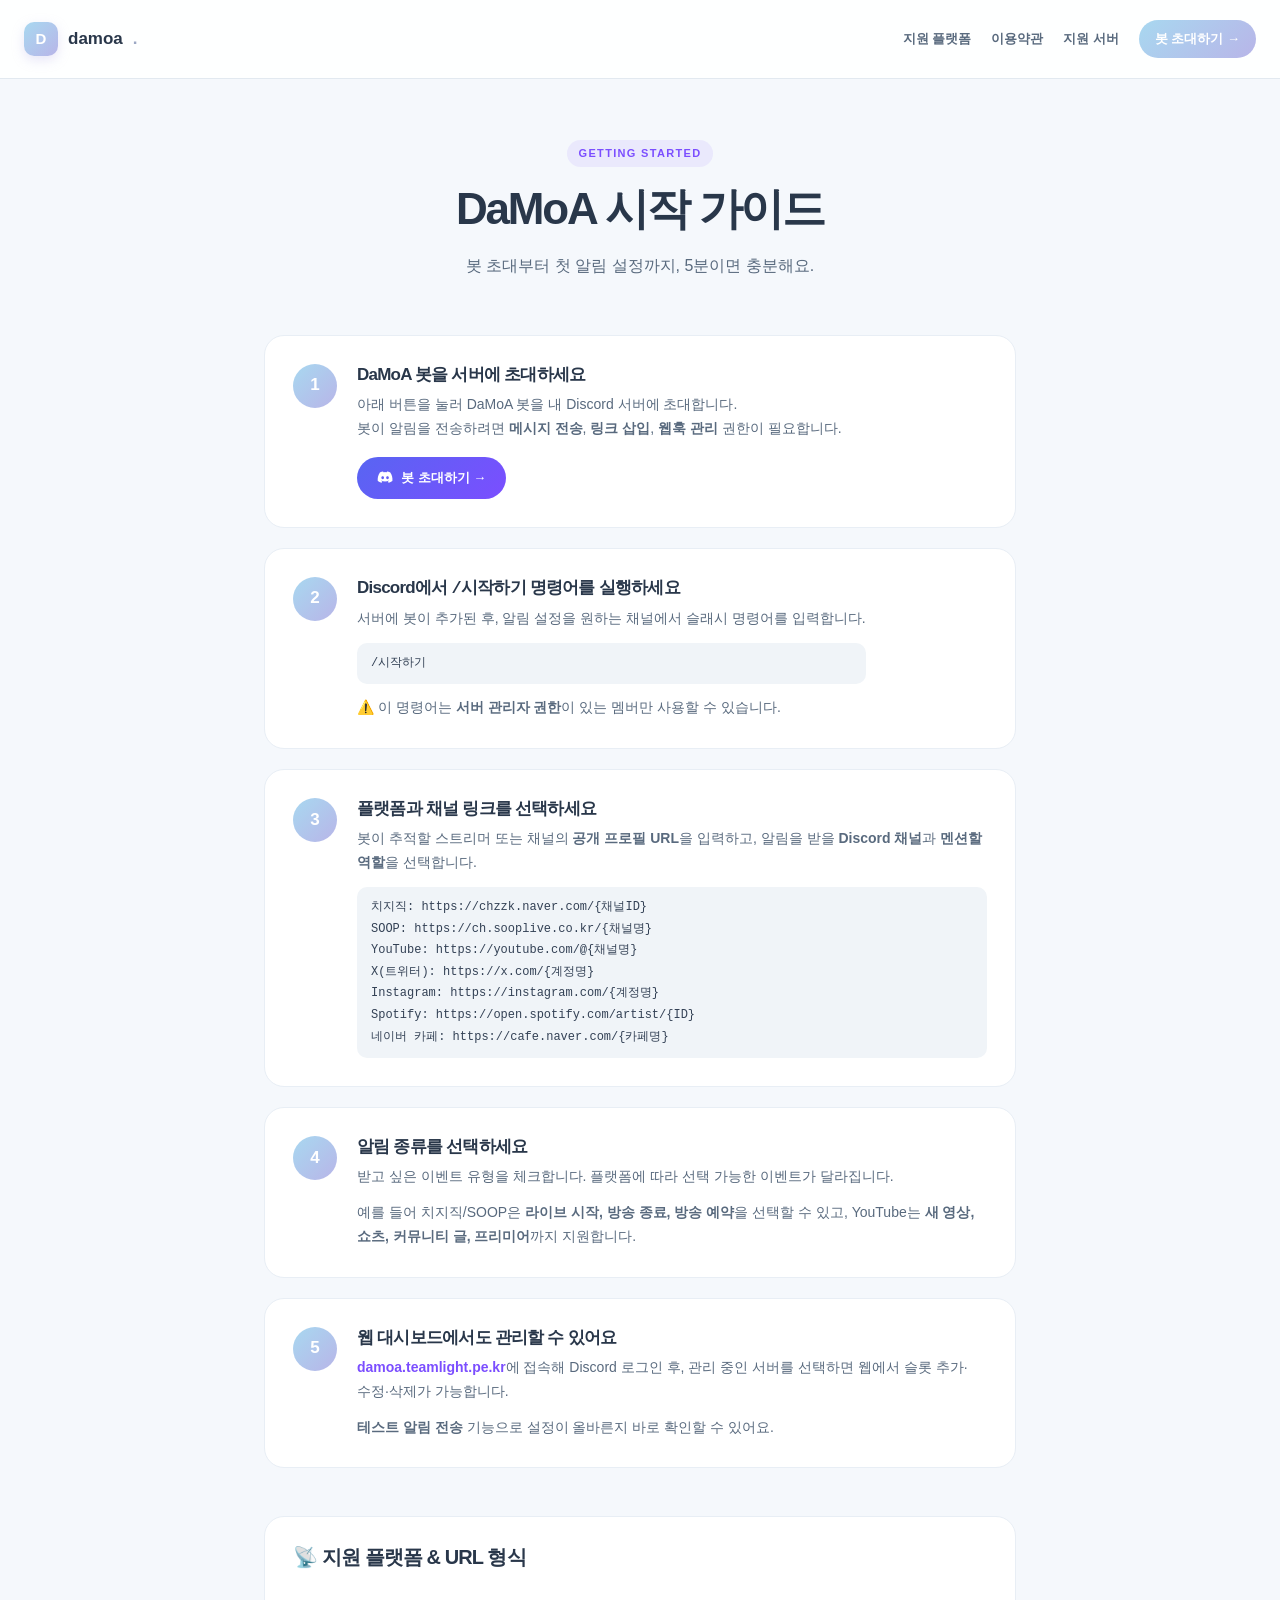
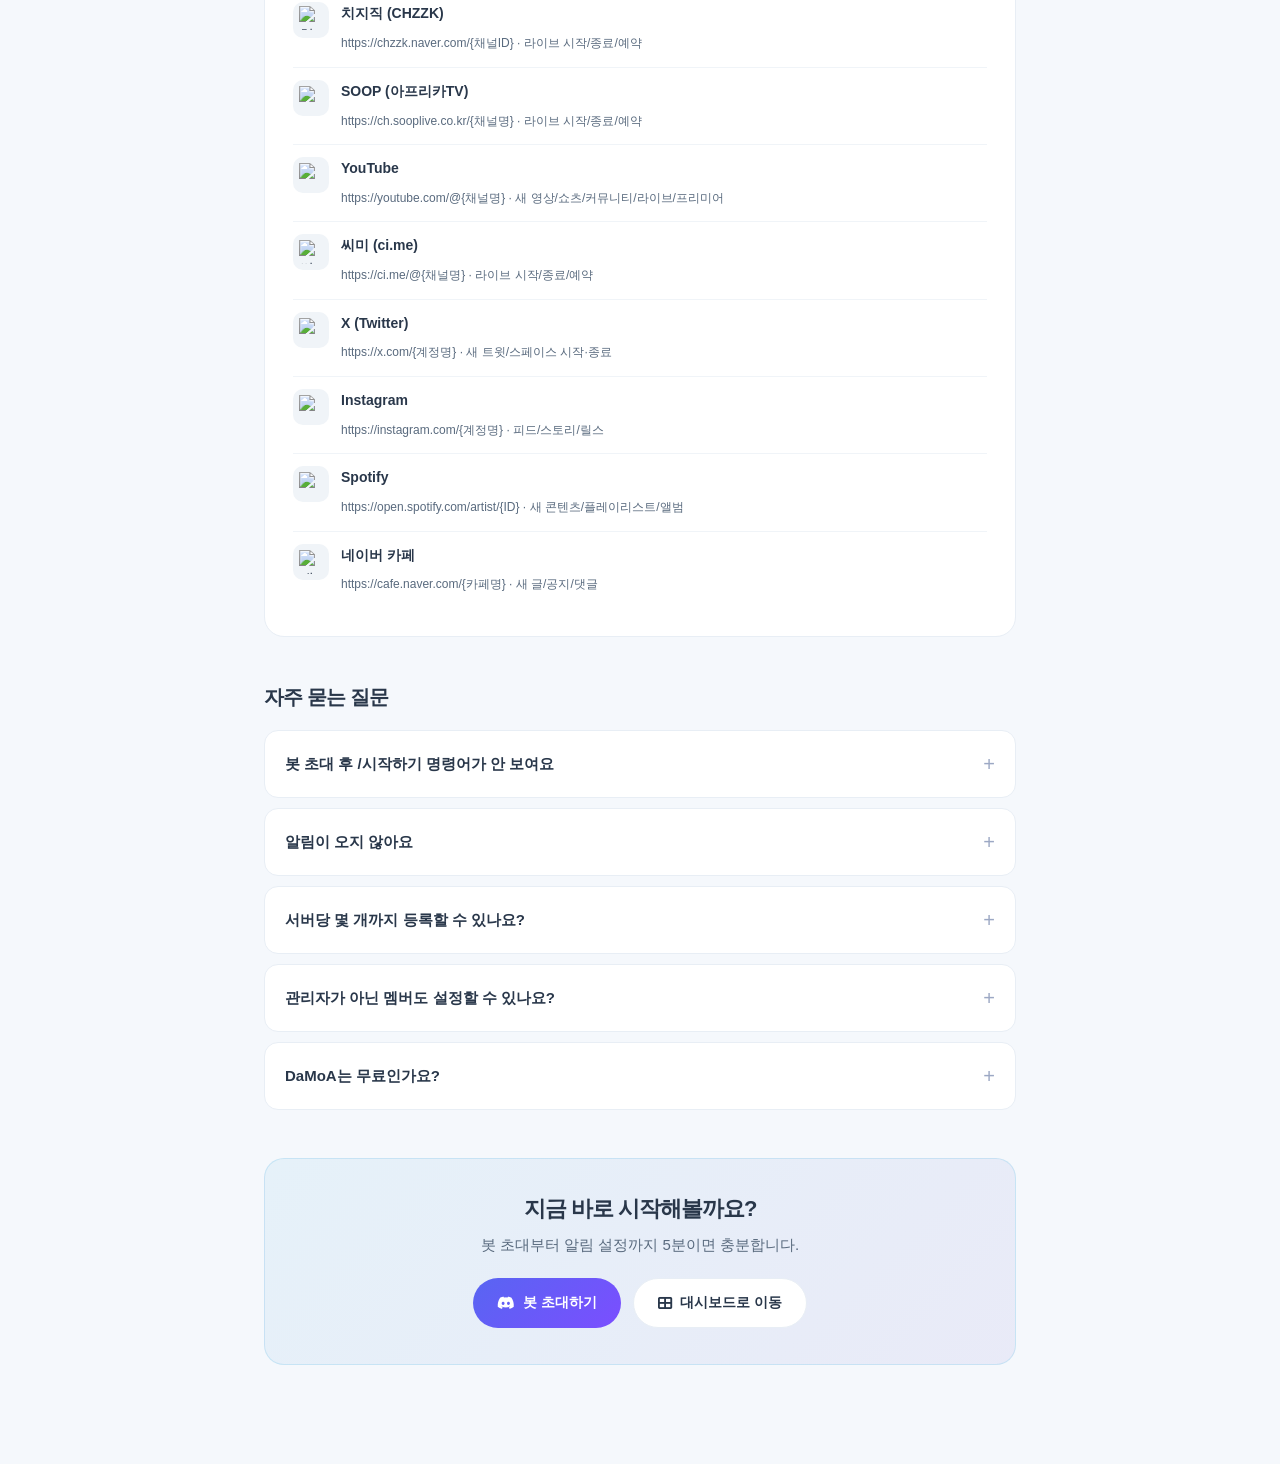
==== guide.html @ 755a6469 "feat: complete todo requirements - server picker UI, docs guide, bot presence sync, platform hints &" ====
<!DOCTYPE html>
<html lang="ko">
<head>
  <meta charset="UTF-8">
  <meta name="viewport" content="width=device-width, initial-scale=1.0">
  <title>시작 가이드 · DaMoA Notifier</title>
  <meta name="description" content="DaMoA 봇 설치부터 알림 설정까지, 처음 사용하는 분을 위한 친절한 가이드입니다.">
  <link rel="stylesheet" href="/style.css">
  <link rel="stylesheet" href="https://cdnjs.cloudflare.com/ajax/libs/font-awesome/6.5.0/css/all.min.css">
  <style>
    .guide-wrap { max-width: 800px; margin: 0 auto; padding: 60px 24px 100px; }
    .guide-nav { display: flex; align-items: center; justify-content: space-between; padding: 20px 24px; background: rgba(255,255,255,0.9); backdrop-filter: blur(20px); border-bottom: 1px solid #e2e9f0; position: sticky; top: 0; z-index: 100; }
    .guide-nav .brand { display: flex; align-items: center; gap: 10px; font-weight: 700; font-size: 17px; color: #29374a; text-decoration: none; }
    .guide-nav .brand-logo-img { width: 34px; height: 34px; border-radius: 10px; background: linear-gradient(135deg, #A8D8F0, #B8B5E8); display: flex; align-items: center; justify-content: center; font-weight: 800; color: white; font-size: 15px; }
    .guide-nav-links { display: flex; gap: 20px; align-items: center; }
    .guide-nav-links a { font-size: 13px; font-weight: 600; color: #596a7e; text-decoration: none; transition: color 0.2s; }
    .guide-nav-links a:hover { color: #29374a; }
    .guide-nav-links .btn-nav { padding: 8px 16px; background: linear-gradient(135deg, #A8D8F0, #B8B5E8); color: white; border-radius: 99px; font-weight: 700; font-size: 13px; }
    .guide-header { text-align: center; margin-bottom: 56px; }
    .guide-header .eyebrow { display: inline-block; font-size: 11px; font-weight: 700; letter-spacing: .12em; text-transform: uppercase; color: #7b4eff; background: rgba(123,78,255,0.09); padding: 4px 12px; border-radius: 99px; margin-bottom: 16px; }
    .guide-header h1 { font-size: clamp(28px, 5vw, 44px); font-weight: 800; line-height: 1.2; letter-spacing: -.05em; margin-bottom: 16px; }
    .guide-header p { font-size: 16px; color: #596a7e; max-width: 480px; margin: 0 auto; }
    .steps { display: flex; flex-direction: column; gap: 20px; margin-bottom: 48px; }
    .step-card { background: white; border-radius: 20px; padding: 28px; border: 1.5px solid #e8eef5; display: flex; gap: 20px; align-items: flex-start; transition: box-shadow 0.2s, transform 0.2s; }
    .step-card:hover { box-shadow: 0 6px 24px rgba(168,216,240,0.25); transform: translateY(-2px); }
    .step-num { width: 44px; height: 44px; border-radius: 50%; background: linear-gradient(135deg, #A8D8F0, #B8B5E8); color: white; font-size: 17px; font-weight: 800; display: flex; align-items: center; justify-content: center; flex-shrink: 0; }
    .step-content h3 { font-size: 17px; font-weight: 700; margin-bottom: 8px; }
    .step-content p { font-size: 14px; color: #596a7e; line-height: 1.7; margin-bottom: 12px; }
    .step-content p:last-child { margin-bottom: 0; }
    .step-content a { color: #7b4eff; font-weight: 600; }
    .code-box { background: #f0f4f8; border-radius: 10px; padding: 10px 14px; font-family: 'Courier New', monospace; font-size: 12px; color: #334155; margin-top: 10px; line-height: 1.8; }
    .platforms-section { background: white; border-radius: 20px; padding: 28px; border: 1.5px solid #e8eef5; margin-bottom: 48px; }
    .platforms-section h2 { font-size: 20px; font-weight: 700; margin-bottom: 20px; }
    .platform-guide-row { display: flex; align-items: flex-start; gap: 12px; padding: 12px 0; border-bottom: 1px solid #f0f4f8; }
    .platform-guide-row:last-child { border-bottom: none; }
    .p-icon { width: 36px; height: 36px; border-radius: 10px; background: #f0f4f8; display: flex; align-items: center; justify-content: center; flex-shrink: 0; }
    .p-icon img { width: 24px; height: 24px; object-fit: contain; }
    .p-info strong { display: block; font-size: 14px; font-weight: 700; margin-bottom: 3px; }
    .p-info span { font-size: 12px; color: #596a7e; }
    .faq-section { margin-bottom: 48px; }
    .faq-section h2 { font-size: 20px; font-weight: 700; margin-bottom: 20px; }
    .faq-section details { background: white; border: 1.5px solid #e8eef5; border-radius: 14px; padding: 16px 20px; margin-bottom: 10px; }
    .faq-section details[open] { box-shadow: 0 4px 20px rgba(168,216,240,0.2); }
    .faq-section summary { font-size: 15px; font-weight: 700; cursor: pointer; list-style: none; display: flex; justify-content: space-between; align-items: center; }
    .faq-section summary::after { content: '+'; font-size: 20px; font-weight: 300; color: #9ca8c4; transition: transform 0.2s; }
    .faq-section details[open] summary::after { transform: rotate(45deg); }
    .faq-section details p { font-size: 14px; color: #596a7e; margin-top: 12px; line-height: 1.7; }
    .cta-box { background: linear-gradient(135deg, rgba(168,216,240,0.2), rgba(184,181,232,0.2)); border: 1.5px solid rgba(168,216,240,0.5); border-radius: 20px; padding: 36px; text-align: center; }
    .cta-box h2 { font-size: 22px; font-weight: 700; margin-bottom: 10px; }
    .cta-box p { font-size: 15px; color: #596a7e; margin-bottom: 20px; }
    .btn-group { display: flex; gap: 12px; justify-content: center; flex-wrap: wrap; }
    .btn-invite { display: inline-flex; align-items: center; gap: 8px; padding: 12px 24px; background: linear-gradient(135deg, #5865F2, #7b4eff); color: white; border-radius: 99px; font-weight: 700; font-size: 14px; text-decoration: none; transition: transform 0.2s, box-shadow 0.2s; }
    .btn-invite:hover { transform: translateY(-2px); box-shadow: 0 6px 20px rgba(88,101,242,0.4); }
    .btn-dash { display: inline-flex; align-items: center; gap: 8px; padding: 12px 24px; background: white; color: #29374a; border-radius: 99px; font-weight: 700; font-size: 14px; text-decoration: none; border: 1.5px solid #e8eef5; transition: transform 0.2s, box-shadow 0.2s; }
    .btn-dash:hover { transform: translateY(-2px); box-shadow: 0 6px 20px rgba(0,0,0,0.08); }
    @media (max-width: 600px) {
      .guide-nav-links a:not(.btn-nav) { display: none; }
      .step-card { flex-direction: column; }
    }
  </style>
</head>
<body>
  <nav class="guide-nav">
    <a class="brand" href="/"><div class="brand-logo-img">D</div>damoa<span style="color:#9ca8c4">.</span></a>
    <div class="guide-nav-links">
      <a href="/#platforms">지원 플랫폼</a>
      <a href="/tos">이용약관</a>
      <a href="https://discord.gg/ZnWmyyXF5s" target="_blank" rel="noopener">지원 서버</a>
      <a class="btn-nav" href="/invite" target="_blank" rel="noopener">봇 초대하기 →</a>
    </div>
  </nav>

  <div class="guide-wrap">
    <div class="guide-header">
      <div class="eyebrow">GETTING STARTED</div>
      <h1>DaMoA 시작 가이드</h1>
      <p>봇 초대부터 첫 알림 설정까지, 5분이면 충분해요.</p>
    </div>

    <div class="steps">
      <div class="step-card">
        <div class="step-num">1</div>
        <div class="step-content">
          <h3>DaMoA 봇을 서버에 초대하세요</h3>
          <p>아래 버튼을 눌러 DaMoA 봇을 내 Discord 서버에 초대합니다.<br>봇이 알림을 전송하려면 <strong>메시지 전송</strong>, <strong>링크 삽입</strong>, <strong>웹훅 관리</strong> 권한이 필요합니다.</p>
          <a href="/invite" target="_blank" rel="noopener" style="display:inline-flex;align-items:center;gap:8px;padding:10px 20px;background:linear-gradient(135deg,#5865F2,#7b4eff);color:white;border-radius:99px;font-weight:700;font-size:13px;text-decoration:none;margin-top:4px;"><i class="fab fa-discord"></i> 봇 초대하기 →</a>
        </div>
      </div>
      <div class="step-card">
        <div class="step-num">2</div>
        <div class="step-content">
          <h3>Discord에서 <code>/시작하기</code> 명령어를 실행하세요</h3>
          <p>서버에 봇이 추가된 후, 알림 설정을 원하는 채널에서 슬래시 명령어를 입력합니다.</p>
          <div class="code-box">/시작하기</div>
          <p style="margin-top:12px;">⚠️ 이 명령어는 <strong>서버 관리자 권한</strong>이 있는 멤버만 사용할 수 있습니다.</p>
        </div>
      </div>
      <div class="step-card">
        <div class="step-num">3</div>
        <div class="step-content">
          <h3>플랫폼과 채널 링크를 선택하세요</h3>
          <p>봇이 추적할 스트리머 또는 채널의 <strong>공개 프로필 URL</strong>을 입력하고, 알림을 받을 <strong>Discord 채널</strong>과 <strong>멘션할 역할</strong>을 선택합니다.</p>
          <div class="code-box">
            치지직: https://chzzk.naver.com/{채널ID}<br>
            SOOP: https://ch.sooplive.co.kr/{채널명}<br>
            YouTube: https://youtube.com/@{채널명}<br>
            X(트위터): https://x.com/{계정명}<br>
            Instagram: https://instagram.com/{계정명}<br>
            Spotify: https://open.spotify.com/artist/{ID}<br>
            네이버 카페: https://cafe.naver.com/{카페명}
          </div>
        </div>
      </div>
      <div class="step-card">
        <div class="step-num">4</div>
        <div class="step-content">
          <h3>알림 종류를 선택하세요</h3>
          <p>받고 싶은 이벤트 유형을 체크합니다. 플랫폼에 따라 선택 가능한 이벤트가 달라집니다.</p>
          <p>예를 들어 치지직/SOOP은 <strong>라이브 시작, 방송 종료, 방송 예약</strong>을 선택할 수 있고, YouTube는 <strong>새 영상, 쇼츠, 커뮤니티 글, 프리미어</strong>까지 지원합니다.</p>
        </div>
      </div>
      <div class="step-card">
        <div class="step-num">5</div>
        <div class="step-content">
          <h3>웹 대시보드에서도 관리할 수 있어요</h3>
          <p><a href="/">damoa.teamlight.pe.kr</a>에 접속해 Discord 로그인 후, 관리 중인 서버를 선택하면 웹에서 슬롯 추가·수정·삭제가 가능합니다.</p>
          <p><strong>테스트 알림 전송</strong> 기능으로 설정이 올바른지 바로 확인할 수 있어요.</p>
        </div>
      </div>
    </div>

    <div class="platforms-section">
      <h2>📡 지원 플랫폼 &amp; URL 형식</h2>
      <div>
        <div class="platform-guide-row"><div class="p-icon"><img src="https://encrypted-tbn0.gstatic.com/images?q=tbn:ANd9GcTL5o8WMTcizruTWGFYaAhK61h-fAJWIeRGGI5g8NC9dA&s=10" alt="치지직"></div><div class="p-info"><strong>치지직 (CHZZK)</strong><span>https://chzzk.naver.com/{채널ID} · 라이브 시작/종료/예약</span></div></div>
        <div class="platform-guide-row"><div class="p-icon"><img src="https://encrypted-tbn0.gstatic.com/images?q=tbn:ANd9GcTTET5t-HJitRYOD1ESgF4E8MwfCTcwztdUaGdP6a7Wdg&s=10" alt="SOOP"></div><div class="p-info"><strong>SOOP (아프리카TV)</strong><span>https://ch.sooplive.co.kr/{채널명} · 라이브 시작/종료/예약</span></div></div>
        <div class="platform-guide-row"><div class="p-icon"><img src="https://encrypted-tbn0.gstatic.com/images?q=tbn:ANd9GcT35KBL5ifTR1qh-c7-UZJc5bGYTI2kXnyaGDGnZmeuiA&s=10" alt="YouTube"></div><div class="p-info"><strong>YouTube</strong><span>https://youtube.com/@{채널명} · 새 영상/쇼츠/커뮤니티/라이브/프리미어</span></div></div>
        <div class="platform-guide-row"><div class="p-icon"><img src="https://encrypted-tbn0.gstatic.com/images?q=tbn:ANd9GcRwoAs9YU5vS94EgfUPeMLdzq7EQLy7SlpRNK0i_6J8Bg&s=10" alt="씨미"></div><div class="p-info"><strong>씨미 (ci.me)</strong><span>https://ci.me/@{채널명} · 라이브 시작/종료/예약</span></div></div>
        <div class="platform-guide-row"><div class="p-icon"><img src="https://encrypted-tbn0.gstatic.com/images?q=tbn:ANd9GcSFbqet-sK8lwsz1nprOmg_E1x993Wvuliu2MmbCwVcOw&s=10" alt="X"></div><div class="p-info"><strong>X (Twitter)</strong><span>https://x.com/{계정명} · 새 트윗/스페이스 시작·종료</span></div></div>
        <div class="platform-guide-row"><div class="p-icon"><img src="https://encrypted-tbn0.gstatic.com/images?q=tbn:ANd9GcR1mEo2-NnFTlPRLM13eEJf-qv66rqJUPRu-bAneh4Ncg&s=10" alt="Instagram"></div><div class="p-info"><strong>Instagram</strong><span>https://instagram.com/{계정명} · 피드/스토리/릴스</span></div></div>
        <div class="platform-guide-row"><div class="p-icon"><img src="https://encrypted-tbn0.gstatic.com/images?q=tbn:ANd9GcRgoYNyRiH1MSuh1ZL_KreEfYiturY4NYE4RCGB4WhaWw&s=10" alt="Spotify"></div><div class="p-info"><strong>Spotify</strong><span>https://open.spotify.com/artist/{ID} · 새 콘텐츠/플레이리스트/앨범</span></div></div>
        <div class="platform-guide-row"><div class="p-icon"><img src="https://encrypted-tbn0.gstatic.com/images?q=tbn:ANd9GcSxadZQFctX2N4f0GoOvuwyhOZSZY-ekXKG3f01L6-Ugw&s=10" alt="네이버 카페"></div><div class="p-info"><strong>네이버 카페</strong><span>https://cafe.naver.com/{카페명} · 새 글/공지/댓글</span></div></div>
      </div>
    </div>

    <div class="faq-section">
      <h2>자주 묻는 질문</h2>
      <details><summary>봇 초대 후 /시작하기 명령어가 안 보여요</summary><p>봇 초대 후 1~2분 지나면 자동 등록됩니다. Discord 앱 재시작 또는 서버 설정 → 통합(Integrations)에서 확인해주세요.</p></details>
      <details><summary>알림이 오지 않아요</summary><p>1. 알림이 켜짐 상태인지 확인 · 2. 봇에 메시지 전송/링크 삽입 권한이 있는지 확인 · 3. 등록한 URL 형식이 올바른지 확인 · 4. 치지직/SOOP은 실시간, YouTube/SNS는 1~3분 폴링입니다.</p></details>
      <details><summary>서버당 몇 개까지 등록할 수 있나요?</summary><p>서버당 최대 <strong>30개</strong>의 알림 슬롯을 완전 무료로 제공합니다.</p></details>
      <details><summary>관리자가 아닌 멤버도 설정할 수 있나요?</summary><p>아니요. 알림 설정은 <strong>서버 관리자 권한(Administrator)</strong>을 가진 멤버만 사용할 수 있습니다.</p></details>
      <details><summary>DaMoA는 무료인가요?</summary><p>현재 모든 기능이 <strong>완전 무료</strong>로 제공됩니다.</p></details>
    </div>

    <div class="cta-box">
      <h2>지금 바로 시작해볼까요?</h2>
      <p>봇 초대부터 알림 설정까지 5분이면 충분합니다.</p>
      <div class="btn-group">
        <a class="btn-invite" href="/invite" target="_blank" rel="noopener"><i class="fab fa-discord"></i> 봇 초대하기</a>
        <a class="btn-dash" href="/"><i class="fas fa-th-large"></i> 대시보드로 이동</a>
      </div>
    </div>
  </div>
</body>
</html>
---- style.css ----
/* ============================================================
   DaMoA — Hebi Inspired Clean Pastel Design System
   Matches https://hebi.se01hxa.xyz/
   ============================================================ */

@import url('https://fonts.googleapis.com/css2?family=Pretendard:wght@300;400;500;600;700;800&family=Outfit:wght@400;500;600;700;800&display=swap');

:root {
  --sky: #A8D8F0;
  --lavender: #B8B5E8;
  --staff: #AFC8E8;
  --dev: #9FCFE8;
  --designer: #C2B9E8;
  --ticket: #ADC5DD;
  --ice: #D8ECF5;
  --gray: #BFC7D1;
  --ink: #29374a;
  --muted: #596a7e;
  --line: #dbe4ed;
  --paper: #f5f8fc;
  --card-bg: #ffffff;
  --ease: cubic-bezier(.22, 1, .36, 1);
}

* { box-sizing: border-box; margin: 0; padding: 0; }
html { scroll-behavior: smooth; scroll-padding-top: 100px; }
body {
  margin: 0;
  background: var(--paper);
  color: var(--ink);
  font: 15px/1.7 'Pretendard', -apple-system, BlinkMacSystemFont, 'Segoe UI', Roboto, sans-serif;
  word-break: keep-all;
  -webkit-font-smoothing: antialiased;
}

a { color: inherit; text-decoration: none; }
button, input, select { font: inherit; }
button, a, input, select, summary { -webkit-tap-highlight-color: transparent; }
button { cursor: pointer; color: inherit; border: none; background: none; }
button:disabled { cursor: not-allowed; opacity: .55; }
button, a { touch-action: manipulation; }
h1, h2, h3, p { margin: 0; }
h1, h2, h3 { line-height: 1.25; letter-spacing: -.045em; color: var(--ink); }
p { color: var(--muted); }
:focus-visible { outline: 3px solid #7c77b2; outline-offset: 4px; }

/* Skip Link */
.skip { position: fixed; top: -70px; z-index: 100; padding: 12px; background: white; }
.skip:focus { top: 0; }

/* Atmosphere background gradients */
.atmosphere {
  position: fixed;
  inset: 0;
  overflow: hidden;
  pointer-events: none;
  z-index: -1;
}
.atmosphere i {
  position: absolute;
  width: 600px;
  height: 600px;
  filter: blur(95px);
  opacity: .22;
  border-radius: 50%;
  animation: float 24s ease-in-out infinite alternate;
  background: var(--sky);
  top: -280px;
  right: -100px;
}
.atmosphere i:nth-child(2) {
  background: var(--lavender);
  left: -430px;
  top: 500px;
  animation-delay: -8s;
}
.atmosphere i:nth-child(3) {
  background: var(--ice);
  right: 20%;
  top: 60%;
  animation-delay: -16s;
}

/* Layout */
.container { max-width: 1220px; margin: auto; padding: 0 36px; }

/* Header & Navbar */
.topbar {
  height: 82px;
  border-bottom: 1px solid rgba(223, 229, 239, 0.7);
  background: rgba(248, 250, 253, 0.92);
  backdrop-filter: blur(18px);
  -webkit-backdrop-filter: blur(18px);
  position: sticky;
  top: 0;
  z-index: 30;
}
.nav { height: 100%; display: flex; align-items: center; justify-content: space-between; gap: 40px; }
.brand { display: flex; align-items: center; gap: 11px; flex-shrink: 0; }
.brand-logo-img {
  width: 40px;
  height: 40px;
  border-radius: 13px;
  object-fit: cover;
  background: linear-gradient(135deg, #a8d8f0, #b8b5e8);
  display: flex;
  align-items: center;
  justify-content: center;
  color: #fff;
  font-size: 18px;
  font-weight: 800;
  box-shadow: 0 4px 12px rgba(184, 181, 232, 0.35);
}
.brand strong { font-size: 25px; font-weight: 780; letter-spacing: -1.2px; font-family: 'Outfit', sans-serif; }
.brand .brand-suffix { font-size: 11px; letter-spacing: 1.5px; color: var(--muted); margin-left: 3px; font-weight: 600; }
.navlinks { display: flex; gap: 30px; margin: auto; font-size: 14px; font-weight: 600; }
.navlinks a { position: relative; padding: 8px 0; color: #495d73; }
.navlinks a:after {
  content: '';
  position: absolute;
  bottom: 0;
  height: 2px;
  left: 0;
  right: 0;
  background: var(--lavender);
  transform: scaleX(0);
  transition: transform .25s;
}
.navlinks a:hover:after { transform: scaleX(1); }
.nav-actions { display: flex; gap: 12px; align-items: center; }

/* ============================================================
   Custom UI Controls (Buttons & Selects)
   ============================================================ */

/* Select Dropdown Styling */
select, .guild-select {
  appearance: none;
  -webkit-appearance: none;
  -moz-appearance: none;
  background-color: #ffffff;
  background-image: url("data:image/svg+xml;charset=UTF-8,%3csvg xmlns='http://www.w3.org/2000/svg' viewBox='0 0 24 24' fill='none' stroke='%23596a7e' stroke-width='2' stroke-linecap='round' stroke-linejoin='round'%3e%3cpolyline points='6 9 12 15 18 9'%3e%3c/polyline%3e%3c/svg%3e");
  background-repeat: no-repeat;
  background-position: right 14px center;
  background-size: 16px;
  border: 1px solid var(--line);
  border-radius: 12px;
  padding: 11px 40px 11px 16px;
  font-size: 14px;
  font-weight: 600;
  color: var(--ink);
  transition: all .2s ease;
  box-shadow: 0 2px 6px rgba(0, 0, 0, 0.02);
}
select:hover, .guild-select:hover {
  border-color: #b5c5d8;
  background-color: #fbfcfe;
}
select:focus, .guild-select:focus {
  outline: none;
  border-color: #7b4eff;
  box-shadow: 0 0 0 3px rgba(123, 78, 255, 0.15);
}

/* Buttons */
.btn {
  display: inline-flex;
  align-items: center;
  justify-content: center;
  gap: 10px;
  padding: 12px 22px;
  border: 1px solid var(--line);
  border-radius: 14px;
  background: #ffffff;
  font-size: 14px;
  font-weight: 650;
  line-height: 1.6;
  color: var(--ink);
  box-shadow: 0 2px 8px rgba(65, 91, 118, 0.04);
  transition: transform .25s var(--ease), box-shadow .25s, background .25s, border-color .25s;
}
.btn:hover {
  transform: translateY(-2px);
  box-shadow: 0 8px 24px rgba(64, 71, 101, 0.1);
  border-color: #c9d5e4;
}
.btn:active { transform: translateY(0); }

.btn.primary {
  background: #344259;
  border-color: #344259;
  color: #ffffff;
  box-shadow: 0 4px 14px rgba(52, 66, 89, 0.2);
}
.btn.primary:hover {
  background: #242f40;
  border-color: #242f40;
  box-shadow: 0 8px 25px rgba(36, 47, 64, 0.3);
}

.btn.pastel { background: var(--ice); border-color: #c5dce9; }
.btn.small { min-height: 40px; padding: 8px 16px; font-size: 13px; border-radius: 11px; }

.icon {
  width: 19px;
  height: 19px;
  fill: none;
  stroke: currentColor;
  stroke-width: 1.8;
  stroke-linecap: round;
  stroke-linejoin: round;
  flex-shrink: 0;
}
.icon-btn {
  display: grid;
  place-items: center;
  border: 1px solid var(--line);
  border-radius: 11px;
  width: 40px;
  height: 40px;
  background: #ffffff;
  color: #55657a;
  box-shadow: 0 2px 6px rgba(0,0,0,0.02);
  transition: all .2s;
}
.icon-btn:hover {
  background: #f4f7fb;
  color: var(--ink);
  border-color: #b5c5d8;
  transform: translateY(-1px);
}

.eyebrow {
  font-size: 11px;
  font-weight: 700;
  letter-spacing: 2px;
  color: #61718c;
  display: flex;
  align-items: center;
  gap: 9px;
}
.eyebrow:before {
  content: '';
  height: 5px;
  width: 5px;
  border-radius: 50%;
  background: #98a7c6;
}

/* Hero Section */
.hero {
  padding: 85px 0 88px;
  display: grid;
  grid-template-columns: 1.05fr 1fr;
  gap: 55px;
  align-items: center;
  min-height: 650px;
}
.hero-kicker {
  font-size: 12px;
  color: #63728a;
  display: flex;
  align-items: center;
  gap: 12px;
}
.hero-kicker span {
  border: 1px solid #cddde9;
  background: #e8f2f9;
  color: #506b83;
  border-radius: 30px;
  font-size: 10px;
  padding: 5px 11px;
  letter-spacing: 1.3px;
  white-space: nowrap;
  font-weight: 700;
}
.hero h1 {
  font-size: clamp(44px, 4.5vw, 68px);
  line-height: 1.15;
  font-weight: 780;
  letter-spacing: -3.5px;
  margin-top: 28px;
}
.hero h1 em {
  font-style: normal;
  position: relative;
  display: inline-block;
  color: #7d7ca6;
}
.hero h1 em:after {
  content: '';
  position: absolute;
  bottom: 0;
  left: 0;
  width: 100%;
  height: 12px;
  background: var(--lavender);
  opacity: .35;
  border-radius: 100%;
  z-index: -1;
}
.hero-copy > p {
  font-size: 16px;
  line-height: 1.9;
  margin-top: 26px;
  color: var(--muted);
}
.hero-actions {
  display: flex;
  gap: 12px;
  margin: 33px 0 22px;
}
.tiny-note {
  font-size: 12px;
  color: #67788e;
  display: flex;
  align-items: center;
  gap: 7px;
}
.tiny-note .icon { width: 14px; height: 14px; }

/* Hero Art (Hebi style Discord Notification Stack) */
.hero-art {
  position: relative;
  height: 465px;
  background: linear-gradient(135deg, #dcecf4, #e6e5f2 65%, #f0f2fa);
  border: 1px solid #d9e4f0;
  border-radius: 42% 42% 24px 24px;
  display: flex;
  justify-content: center;
  align-items: center;
}
.orbit {
  position: absolute;
  width: 388px;
  height: 388px;
  border: 1px solid rgba(200, 213, 229, 0.45);
  border-radius: 50%;
  transform: rotate(-20deg);
}
.orbit:before {
  content: '';
  position: absolute;
  inset: 30px;
  border: 1px dashed rgba(190, 204, 224, 0.5);
  border-radius: 50%;
}
.hero-glow {
  position: absolute;
  width: 330px;
  height: 330px;
  background: radial-gradient(circle, rgba(211, 230, 247, 0.6), rgba(199, 196, 237, 0.2) 60%, transparent 70%);
  filter: blur(20px);
}
.spark {
  position: absolute;
  color: #abb3d2;
  font-size: 25px;
  animation: breathe 7s ease-in-out infinite alternate;
}
.spark.one { left: 9%; top: 13%; }
.spark.two { bottom: 15%; right: 4%; font-size: 17px; animation-delay: -3s; }

.notify-card {
  position: relative;
  width: 340px;
  background: rgba(255, 255, 255, 0.95);
  padding: 26px;
  border: 1px solid #ffffff;
  border-radius: 20px;
  box-shadow: 0 30px 65px rgba(84, 99, 129, 0.16);
  transform: rotate(-3deg);
  animation: card-float 9s ease-in-out infinite alternate;
  z-index: 2;
}
.notify-header { display: flex; align-items: center; gap: 11px; }
.notify-header .bot-avatar {
  width: 42px;
  height: 42px;
  border-radius: 14px;
  background: linear-gradient(135deg, #a8d8f0, #b8b5e8);
  display: grid;
  place-items: center;
  color: #fff;
  font-weight: 800;
  font-size: 16px;
  overflow: hidden;
}
.notify-header strong { font-size: 15px; }
.notify-header small { display: block; font-size: 11px; color: var(--muted); }
.app-tag {
  font-size: 9px;
  letter-spacing: 1px;
  padding: 2px 6px;
  border-radius: 4px;
  background: var(--ice);
  margin-left: 4px;
  font-weight: 700;
  color: #49637c;
}
.notify-content {
  border-left: 3px solid #00ffa3;
  margin: 18px 0 0;
  padding: 0 0 0 15px;
}
.notify-content .live-tag {
  font-size: 11px;
  letter-spacing: .5px;
  display: flex;
  align-items: center;
  gap: 6px;
  color: #476a66;
  font-weight: 600;
}
.dot { display: inline-block; width: 6px; height: 6px; border-radius: 50%; background: #00d287; }
.notify-content h3 { margin: 10px 0 6px; font-size: 22px; font-weight: 700; color: var(--ink); }
.notify-content p { font-size: 13px; line-height: 1.6; color: var(--muted); }
.wave-art {
  height: 94px;
  border-radius: 12px;
  margin: 14px 0;
  overflow: hidden;
  position: relative;
  background: linear-gradient(125deg, #dceef4, #e4e1f5);
  display: grid;
  place-items: center;
}
.wave-art span { font-size: 28px; font-weight: 300; letter-spacing: 8px; color: #8d93b0; font-family: 'Outfit', sans-serif; }
.notify-link { display: flex; justify-content: space-between; font-size: 12px; color: #526786; font-weight: 600; }

.floating-chip {
  position: absolute;
  z-index: 3;
  padding: 13px 18px;
  background: #fff;
  border: 1px solid #e6e9f3;
  border-radius: 16px;
  box-shadow: 0 8px 30px rgba(101, 112, 153, 0.1);
  display: flex;
  align-items: center;
  gap: 11px;
  font-size: 12px;
  font-weight: 650;
  animation: float 13s ease-in-out infinite alternate;
}
.floating-chip.first { top: 24px; right: -20px; transform: rotate(5deg); }
.floating-chip.second { bottom: 12px; left: -20px; animation-delay: -5s; }
.chip-icon {
  display: grid;
  place-items: center;
  width: 34px;
  height: 34px;
  background: #eeebf7;
  border-radius: 10px;
  color: #8380ab;
  overflow: hidden;
}
.chip-icon img { width: 100%; height: 100%; object-fit: cover; }
.floating-chip small { font-size: 10px; font-weight: 500; color: var(--muted); display: block; margin-top: 2px; }
.illustration-note {
  position: absolute;
  bottom: -33px;
  font-size: 10px;
  color: #65748a;
  letter-spacing: .5px;
}

/* Getting started step bar */
.getting-started {
  border: 1px solid var(--line);
  border-radius: 17px;
  background: #fff;
  display: flex;
  justify-content: space-between;
  align-items: center;
  padding: 23px 30px;
  margin: 0 0 48px;
  box-shadow: 0 5px 25px rgba(96, 115, 140, 0.03);
}
.getting-started > div {
  display: flex;
  align-items: center;
  gap: 28px;
  font-size: 14px;
  color: #495d73;
}
.getting-started b {
  font-size: 12px;
  letter-spacing: 1px;
  color: #7886ac;
  margin-right: 8px;
}
.getting-started i { font-style: normal; color: #a6b5c8; }

/* Platform strip & Platform Bubbles */
.platform-strip {
  display: flex;
  justify-content: space-between;
  align-items: center;
  border-top: 1px solid var(--line);
  border-bottom: 1px solid var(--line);
  padding: 28px 0;
  gap: 20px;
}
.platform-strip > span {
  font-size: 10px;
  color: var(--muted);
  letter-spacing: 1.2px;
  line-height: 1.8;
  font-weight: 700;
}
.platform-strip .platform {
  display: flex;
  gap: 10px;
  align-items: center;
  color: #55657a;
  font-size: 15px;
  font-weight: 650;
  transition: transform .2s;
}
.platform-strip .platform:hover { transform: translateY(-2px); }

/* The Official Platform Bubble */
.platform-bubble {
  width: 44px;
  height: 44px;
  display: grid;
  place-items: center;
  border-radius: 13px;
  background: #ffffff;
  border: 1px solid var(--line);
  overflow: hidden;
  box-shadow: 0 3px 10px rgba(0, 0, 0, 0.05);
  flex-shrink: 0;
}
.platform-bubble img {
  width: 100%;
  height: 100%;
  object-fit: cover;
  display: block;
}

/* Actual Discord preview section */
.real-preview {
  display: grid;
  grid-template-columns: 1fr 1fr;
  align-items: center;
  gap: 56px;
  padding: 56px;
  margin: 48px 0 70px;
  border: 1px solid #dce3ed;
  border-radius: 28px;
  background: linear-gradient(130deg, #f0f8fc, #f0edfa);
}
.real-preview h2 { font-size: 36px; line-height: 1.3; margin: 16px 0; }
.real-preview p { color: #59657d; line-height: 1.85; margin-bottom: 24px; font-size: 15px; }
.discord-card-preview {
  background: #313338;
  border-radius: 14px;
  padding: 22px;
  color: #dbdee1;
  font-size: 13px;
  box-shadow: 0 16px 42px rgba(86, 101, 136, 0.16);
}
.discord-bot-row { display: flex; align-items: center; gap: 10px; margin-bottom: 12px; }
.discord-bot-row .bot-tag {
  background: #5865f2;
  color: #fff;
  font-size: 10px;
  padding: 2px 5px;
  border-radius: 4px;
  font-weight: 700;
}
.discord-embed-box {
  border-left: 4px solid #00ffa3;
  background: #2b2d31;
  border-radius: 6px;
  padding: 16px;
}
.discord-embed-title { font-size: 16px; font-weight: 700; color: #fff; margin-bottom: 6px; }
.discord-embed-desc { font-size: 13px; color: #b5bac1; line-height: 1.5; margin-bottom: 12px; }
.discord-button-row { display: flex; gap: 8px; }
.discord-btn {
  background: #4e5058;
  color: #fff;
  padding: 8px 16px;
  border-radius: 6px;
  font-size: 12px;
  font-weight: 600;
}

/* Feature Grid */
.section { padding: 80px 0 0; }
.section-head {
  display: flex;
  justify-content: space-between;
  align-items: flex-end;
  gap: 20px;
  margin-bottom: 32px;
}
.section-head h2 { font-size: 34px; margin-top: 12px; }
.section-head > p { font-size: 15px; color: var(--muted); }
.feature-grid { display: grid; grid-template-columns: 1.15fr 1fr 1fr; gap: 20px; }
.feature {
  border: 1px solid var(--line);
  background: #fff;
  border-radius: 20px;
  padding: 30px;
  min-height: 235px;
  transition: transform .35s var(--ease), box-shadow .35s;
}
.feature:first-child { background: linear-gradient(130deg, #e5f0f7, #eeedf9); }
.feature:hover { transform: translateY(-5px); box-shadow: 0 18px 42px rgba(99, 108, 131, 0.08); }
.feature-num { font-size: 11px; letter-spacing: 1px; color: #687992; font-weight: 700; }
.feature h3 { font-size: 20px; margin: 24px 0 12px; }
.feature p { font-size: 14px; line-height: 1.85; color: #5d6c7f; }
.feature .icon { width: 26px; height: 26px; float: right; color: #8796b4; }

/* Interactive Preview Section */
.preview-section {
  display: grid;
  grid-template-columns: .85fr 1.15fr;
  gap: 60px;
  align-items: center;
  padding: 100px 0 90px;
}
.preview-section h2 { font-size: 36px; line-height: 1.4; margin: 16px 0; }
.preview-section p { font-size: 15px; margin-bottom: 26px; }
.mini-dash {
  background: #fff;
  border: 1px solid var(--line);
  padding: 28px;
  border-radius: 20px;
  box-shadow: 0 24px 80px rgba(95, 111, 133, 0.08);
}
.mini-top { display: flex; justify-content: space-between; font-size: 15px; font-weight: 700; margin-bottom: 20px; }
.pill {
  display: inline-flex;
  align-items: center;
  gap: 6px;
  font-size: 11px;
  background: #edf4f5;
  color: #4a706d;
  padding: 4px 10px;
  border-radius: 6px;
  white-space: nowrap;
  font-weight: 600;
}
.pill.muted { background: #f0f1f5; color: #697487; }
.pill i { width: 5px; height: 5px; border-radius: 50%; background: currentColor; }
.mini-row {
  display: flex;
  align-items: center;
  gap: 14px;
  padding: 17px 0;
  border-top: 1px solid #edf1f6;
  font-size: 14px;
}
.mini-row .mini-channel { margin-left: auto; color: var(--muted); font-size: 12px; font-weight: 500; }
.mini-toggle {
  width: 32px;
  height: 19px;
  border-radius: 20px;
  background: var(--lavender);
  position: relative;
  margin-left: 9px;
}
.mini-toggle:after {
  content: '';
  position: absolute;
  width: 13px;
  height: 13px;
  border-radius: 50%;
  background: #fff;
  right: 3px;
  top: 3px;
}

/* FAQ Accordion */
.faq { max-width: 820px; margin: 0 auto; padding-bottom: 80px; }
.faq h2 { text-align: center; font-size: 32px; margin-bottom: 35px; }
.faq details { border-bottom: 1px solid var(--line); padding: 22px 0; font-size: 14px; }
.faq summary {
  cursor: pointer;
  font-weight: 650;
  font-size: 16px;
  list-style: none;
  display: flex;
  justify-content: space-between;
  align-items: center;
}
.faq summary:after { content: '+'; font-size: 20px; color: #9297b4; font-weight: 300; }
.faq details[open] summary:after { content: '−'; }
.faq details p { padding-top: 16px; font-size: 14px; line-height: 1.9; color: var(--muted); }

/* CTA Section */
.cta {
  background: linear-gradient(110deg, #dcebf4, #e5e2f3);
  border: 1px solid #dce1ef;
  padding: 45px 50px;
  border-radius: 24px;
  display: flex;
  align-items: center;
  justify-content: space-between;
}
.cta h2 { font-size: 29px; margin-bottom: 8px; }
.cta p { font-size: 14px; color: #51637c; }

/* Footer */
footer {
  margin-top: 70px;
  padding: 32px 0 45px;
  border-top: 1px solid var(--line);
  display: flex;
  align-items: center;
  justify-content: space-between;
  font-size: 13px;
  color: var(--muted);
  flex-wrap: wrap;
  gap: 15px;
}
footer .brand strong { font-size: 20px; }
footer nav { display: flex; gap: 24px; }
footer nav a:hover { color: var(--ink); }
.unofficial-notice {
  flex-basis: 100%;
  display: block;
  text-align: center;
  padding: 22px 0 0;
  border-top: 1px solid #dce3ed;
  color: #46516b;
  font-size: 13px;
  font-weight: 500;
}

/* ============================================================
   Dashboard Workspace Layout (Hebi Workspace)
   ============================================================ */

.dashboard-shell {
  display: grid;
  grid-template-columns: 240px 1fr;
  min-height: 100vh;
  background: #f4f7fb;
}

/* Sidebar */
.sidebar {
  border-right: 1px solid #e0e7ee;
  padding: 30px 20px;
  background: #ffffff;
  display: flex;
  flex-direction: column;
  position: sticky;
  top: 0;
  height: 100vh;
}
.sidebar .brand { padding-left: 7px; }
.workspace-label {
  font-size: 10px;
  letter-spacing: 1.8px;
  color: #75849c;
  margin: 40px 12px 14px;
  font-weight: 700;
}
.side-nav { display: flex; flex-direction: column; gap: 8px; }
.side-nav button, .side-nav a {
  display: flex;
  align-items: center;
  gap: 12px;
  text-align: left;
  padding: 12px 14px;
  border: 0;
  border-radius: 11px;
  background: transparent;
  font-size: 14px;
  color: #64758a;
  font-weight: 550;
  transition: all .2s;
}
.side-nav button:hover, .side-nav a:hover {
  background: #f0f3f8;
  color: var(--ink);
}
.side-nav .active {
  background: #e9edf9;
  color: #555f8f;
  font-weight: 700;
  border-left: 3px solid #b8b5e8;
  padding-left: 11px;
}
.sidebar-bottom { margin-top: auto; }
.palette { display: flex; gap: 5px; margin: 18px 0; }
.palette span { height: 7px; flex: 1; border-radius: 4px; background: var(--color); }
.sidebar-bottom p { font-size: 11px; margin: 14px 8px 0; color: #6d7f94; line-height: 1.6; }

/* Workspace Main Area */
.workspace { min-width: 0; }
.workspace-top {
  height: 76px;
  border-bottom: 1px solid #e0e7ee;
  background: #ffffff;
  display: flex;
  justify-content: space-between;
  align-items: center;
  padding: 0 42px;
}
.breadcrumb { font-size: 12px; color: #6c7f97; }
.breadcrumb b { font-size: 14px; font-weight: 700; color: var(--ink); margin-left: 14px; }
.mobile-home { display: none; }
.user-label { display: flex; gap: 12px; align-items: center; font-size: 13px; font-weight: 600; }
.user-avatar {
  width: 36px;
  height: 36px;
  border-radius: 50%;
  background: var(--ice);
  display: grid;
  place-items: center;
  font-size: 13px;
  font-weight: 700;
  color: #435b6f;
  overflow: hidden;
  box-shadow: 0 2px 6px rgba(0,0,0,0.06);
}
.user-avatar img { width: 100%; height: 100%; object-fit: cover; }

.workspace-content {
  max-width: 1440px;
  margin: auto;
  padding: 30px 42px 70px;
}

/* Banner */
.banner {
  background: #ebeaf7;
  color: #555c80;
  font-size: 13px;
  border: 1px solid #dfdfee;
  border-radius: 12px;
  padding: 13px 18px;
  margin-bottom: 24px;
  display: flex;
  justify-content: space-between;
  align-items: center;
  gap: 12px;
}
.banner b { font-weight: 700; margin-right: 8px; }
.banner .btn { background: rgba(255, 255, 255, 0.8); }

.dash-heading {
  display: flex;
  justify-content: space-between;
  align-items: flex-end;
  gap: 20px;
  margin: 25px 0 28px;
}
.dash-heading h1 { font-size: 34px; letter-spacing: -1.5px; margin-bottom: 7px; }
.dash-heading p { font-size: 14px; color: var(--muted); }
.dash-heading > label { min-width: 270px; }
.server-label { display: block; font-size: 12px; color: #63758b; margin-bottom: 6px; font-weight: 700; }

/* Stats Cards */
.stats {
  display: grid;
  grid-template-columns: repeat(3, 1fr);
  gap: 16px;
  margin: 25px 0 32px;
}
.stat {
  border: 1px solid var(--line);
  border-radius: 16px;
  background: #fff;
  padding: 23px;
  box-shadow: 0 4px 16px rgba(65, 91, 118, 0.03);
}
.stat:nth-child(2) { background: #e9e8f6; border-color: #dddeee; }
.stat-label {
  font-size: 13px;
  color: #5a6c82;
  font-weight: 600;
  display: flex;
  align-items: center;
  justify-content: space-between;
}
.stat-value {
  display: block;
  font-size: 32px;
  font-weight: 750;
  line-height: 1.3;
  margin: 16px 0 8px;
  letter-spacing: -1px;
}
.stat small { font-size: 11px; color: #677c94; }

/* Dashboard 2-column Grid */
.dash-grid {
  display: grid;
  grid-template-columns: minmax(0, 1fr) 280px;
  gap: 24px;
  align-items: start;
}
.panel {
  border-radius: 18px;
  background: #fff;
  border: 1px solid #e0e7ef;
  box-shadow: 0 5px 20px rgba(65, 91, 118, 0.03);
  overflow: hidden;
}
.panel-head {
  padding: 22px 24px;
  border-bottom: 1px solid #e8ecf3;
  display: flex;
  align-items: center;
  justify-content: space-between;
}
.panel-head h2 { font-size: 18px; letter-spacing: -.4px; }
.panel-head span { font-size: 11px; color: #687d96; font-weight: 600; }

.filter-bar { padding: 18px 24px 10px; display: flex; gap: 10px; align-items: center; }
.search {
  width: 100%;
  font-size: 14px;
  min-height: 46px;
  background: #f6f8fc;
  border: 1px solid #e0e7f1;
  border-radius: 12px;
  padding: 0 16px;
  color: var(--ink);
  transition: all .2s;
}
.search:focus {
  outline: none;
  background: #fff;
  border-color: #7b4eff;
  box-shadow: 0 0 0 3px rgba(123, 78, 255, 0.12);
}

.source-filters { display: flex; gap: 6px; padding: 0 24px 15px; }
.source-filters button {
  border: 1px solid transparent;
  background: transparent;
  border-radius: 9px;
  padding: 7px 15px;
  min-height: 36px;
  font-size: 12px;
  color: #64758a;
  font-weight: 600;
  transition: all .2s;
}
.source-filters button:hover { background: #f0f3f8; }
.source-filters button.active, .source-filters button[aria-pressed="true"] {
  background: #344259;
  color: #ffffff;
  font-weight: 700;
  box-shadow: 0 2px 6px rgba(52, 66, 89, 0.15);
}

/* Source / Notification Rows */
.source-list { padding: 0 24px; }
.source-row {
  display: grid;
  grid-template-columns: minmax(180px, 1fr) minmax(140px, 1fr) auto;
  gap: 16px;
  padding: 20px 0;
  align-items: center;
  border-bottom: 1px solid #edf0f6;
}
.source-row:last-child { border-bottom: none; }
.source-identity { display: flex; gap: 14px; align-items: center; min-width: 0; }
.source-info strong { font-size: 14px; font-weight: 700; display: block; }
.source-info small { font-size: 11px; color: #687b91; margin-top: 3px; display: block; overflow-wrap: anywhere; }
.source-detail { display: flex; flex-direction: column; gap: 3px; min-width: 0; }
.source-channel { font-size: 12px; color: #52657e; font-weight: 600; }
.source-health { font-size: 11px; color: #607c7b; display: flex; gap: 4px; align-items: center; font-weight: 500; }
.source-health.attention { color: #826b90; }
.source-detail > small { font-size: 10px; color: #73839a; }
.source-state { display: flex; gap: 12px; align-items: center; }

/* Edit Slot Button inside Row */
.btn-edit-slot {
  display: inline-flex;
  align-items: center;
  gap: 7px;
  min-height: 38px;
  padding: 8px 14px;
  font-size: 12px;
  font-weight: 650;
  border-radius: 11px;
  border: 1px solid #dce4ee;
  background: #ffffff;
  color: #495d73;
  box-shadow: 0 2px 5px rgba(0,0,0,0.02);
  transition: all .2s;
}
.btn-edit-slot:hover {
  background: #344259;
  border-color: #344259;
  color: #ffffff;
  transform: translateY(-1px);
  box-shadow: 0 4px 12px rgba(52, 66, 89, 0.15);
}

/* Aside Panel */
.aside-panel {
  padding: 24px;
  background: linear-gradient(155deg, #eaf2f8, #f8f9fc);
  border-color: #dce6f0;
}
.aside-panel h2 { font-size: 18px; line-height: 1.45; margin-bottom: 8px; }
.aside-panel > p { font-size: 13px; color: var(--muted); line-height: 1.7; }
.connection {
  background: rgba(255, 255, 255, 0.85);
  padding: 15px;
  border-radius: 14px;
  margin: 20px 0;
  display: flex;
  align-items: center;
  gap: 12px;
  border: 1px solid rgba(220, 230, 240, 0.8);
}
.connection strong { font-size: 13px; display: block; }
.connection small { font-size: 11px; color: var(--muted); display: block; }
.side-links { display: flex; flex-direction: column; gap: 12px; font-size: 12px; font-weight: 600; }
.side-links a { display: flex; justify-content: space-between; color: #55657a; padding: 4px 0; }
.side-links a:hover { color: var(--ink); }
.info-note {
  border-top: 1px solid #dce6f0;
  padding-top: 18px;
  margin-top: 22px;
  font-size: 11px;
  color: #65778f;
  line-height: 1.8;
}

/* History */
.history { margin-top: 25px; }
.history-list { padding: 0 24px; }
.history-row {
  display: grid;
  grid-template-columns: 1.3fr 1fr 1fr;
  gap: 12px;
  align-items: center;
  font-size: 13px;
  min-height: 60px;
  border-bottom: 1px solid #edf0f6;
}
.history-row:last-child { border-bottom: none; }
.history-row time { font-size: 12px; color: #6d7d92; text-align: right; }

.empty { padding: 48px 24px; text-align: center; font-size: 14px; color: var(--muted); line-height: 1.9; }

/* Dialog / Modal */
.dialog {
  border: 1px solid var(--line);
  border-radius: 24px;
  width: min(500px, calc(100vw - 32px));
  padding: 0;
  background: #ffffff;
  color: var(--ink);
  box-shadow: 0 35px 100px rgba(55, 70, 102, 0.25);
  margin: auto;
}
.dialog::backdrop {
  background: rgba(41, 55, 74, 0.45);
  backdrop-filter: blur(8px);
}
.dialog-head {
  padding: 24px 28px;
  border-bottom: 1px solid #e8ecf3;
  display: flex;
  align-items: center;
  justify-content: space-between;
}
.dialog-head h2 { font-size: 20px; font-weight: 750; }
.dialog-body { padding: 24px 28px; }
.field { display: block; margin-bottom: 22px; font-size: 13px; font-weight: 650; }
.field select, .field input[type="text"] {
  display: block;
  width: 100%;
  margin-top: 8px;
}
.field input[type="text"] {
  padding: 12px 16px;
  border: 1px solid var(--line);
  border-radius: 12px;
  background: #f8fafc;
  color: var(--ink);
  font-size: 14px;
}
.field input[type="text"]:focus {
  outline: none;
  border-color: #7b4eff;
  box-shadow: 0 0 0 3px rgba(123, 78, 255, 0.12);
  background: #fff;
}
.field small { display: block; font-weight: 400; font-size: 11px; color: var(--muted); margin-top: 6px; line-height: 1.6; }

.events-box {
  margin-top: 8px;
  display: flex;
  flex-direction: column;
  gap: 8px;
  background: #f8fafc;
  padding: 14px;
  border-radius: 12px;
  border: 1px solid var(--line);
}
.events-box label {
  display: flex;
  align-items: center;
  gap: 9px;
  font-size: 13px;
  font-weight: 500;
  cursor: pointer;
}
.events-box input[type="checkbox"] { width: 16px; height: 16px; accent-color: #344259; }

.switch-label {
  display: flex;
  justify-content: space-between;
  align-items: center;
  font-size: 14px;
  font-weight: 650;
  margin-bottom: 22px;
}
.switch {
  appearance: none;
  width: 44px;
  height: 26px;
  border-radius: 20px;
  background: #d9dfeb;
  cursor: pointer;
  position: relative;
  transition: background .2s;
}
.switch:before {
  content: '';
  position: absolute;
  height: 20px;
  width: 20px;
  border-radius: 50%;
  background: white;
  top: 3px;
  left: 3px;
  transition: transform .2s;
}
.switch:checked { background: #b8b5e8; }
.switch:checked:before { transform: translateX(18px); }

.dialog-actions { display: flex; gap: 10px; justify-content: flex-end; margin-top: 24px; }
.form-error { color: #d03d3d; font-size: 13px; margin-bottom: 14px; font-weight: 500; }

/* Toast */
.toast {
  position: fixed;
  bottom: 28px;
  left: 50%;
  transform: translate(-50%, 20px);
  opacity: 0;
  pointer-events: none;
  padding: 14px 24px;
  border-radius: 14px;
  background: var(--ink);
  color: white;
  font-size: 14px;
  font-weight: 500;
  z-index: 100;
  max-width: calc(100vw - 32px);
  box-shadow: 0 10px 30px rgba(52, 56, 73, 0.2);
  transition: all .25s ease;
}
.toast.show { opacity: 1; transform: translate(-50%, 0); pointer-events: auto; }

/* Animations */
@keyframes float {
  from { transform: translateY(0px) rotate(0deg); }
  to { transform: translateY(-12px) rotate(4deg); }
}
@keyframes card-float {
  from { transform: rotate(-3deg) translateY(-4px); }
  to { transform: rotate(-1deg) translateY(6px); }
}
@keyframes breathe {
  from { opacity: .3; transform: scale(.95); }
  to { opacity: .8; transform: scale(1.1); }
}
.reveal { animation: enter .8s var(--ease) both; }
.reveal.delay { animation-delay: .15s; }
@keyframes enter {
  from { opacity: 0; transform: translateY(18px); }
  to { opacity: 1; transform: translateY(0); }
}
.motion-paused * { animation-play-state: paused !important; }

/* Mobile Navigation Bar */
.mobile-nav { display: none; }

/* ============================================================
   Responsive (Mobile & Tablet)
   ============================================================ */

@media (max-width: 1100px) {
  .dash-grid { grid-template-columns: 1fr; }
  .aside-panel { display: none; }
  .dashboard-shell { grid-template-columns: 210px 1fr; }
  .workspace-content { padding: 24px; }
  .workspace-top { padding: 0 24px; }
  .hero { gap: 30px; }
  .hero h1 { font-size: 54px; }
}

@media (max-width: 780px) {
  .container { padding: 0 20px; }
  .topbar { height: 70px; }
  .navlinks { display: none; }
  .hero {
    display: flex;
    flex-direction: column;
    padding: 38px 0 42px;
    gap: 35px;
    min-height: 0;
  }
  .hero-copy { text-align: left; width: 100%; }
  .hero h1 { font-size: 46px; letter-spacing: -2.5px; }
  .hero-actions { flex-direction: column; gap: 10px; }
  .hero-actions .btn { width: 100%; }
  .hero-art { width: 100%; height: 350px; border-radius: 28px; }
  .notify-card { width: calc(100% - 40px); max-width: 310px; padding: 20px; }
  .floating-chip { display: none; }
  .getting-started { flex-direction: column; align-items: flex-start; gap: 14px; padding: 20px; }
  .getting-started > div { flex-direction: column; align-items: flex-start; gap: 10px; }
  .getting-started i { display: none; }
  .platform-strip { flex-wrap: wrap; justify-content: center; gap: 16px; }
  .platform-strip > span { width: 100%; text-align: center; }
  .real-preview { grid-template-columns: 1fr; padding: 30px 20px; gap: 28px; }
  .feature-grid { grid-template-columns: 1fr; }
  .preview-section { grid-template-columns: 1fr; gap: 30px; padding: 60px 0; }
  .cta { flex-direction: column; text-align: center; gap: 20px; padding: 32px 20px; }
  .cta .btn { width: 100%; }
  footer { flex-direction: column; text-align: center; gap: 20px; }
  footer nav { justify-content: center; }

  /* Dashboard on mobile */
  .dashboard-shell { display: block; padding-bottom: calc(75px + env(safe-area-inset-bottom)); }
  .sidebar { display: none; }
  .workspace-top { height: 66px; padding: 0 18px; position: sticky; top: 0; z-index: 25; }
  .breadcrumb { display: none; }
  .mobile-home { display: flex; align-items: center; gap: 8px; font-size: 22px; font-weight: 780; }
  .workspace-content { padding: 18px 16px 25px; }
  .dash-heading { flex-direction: column; align-items: flex-start; }
  .dash-heading > label { width: 100%; min-width: unset; }
  .stats { grid-template-columns: repeat(2, 1fr); gap: 12px; }
  .stat { padding: 16px; }
  .stat-value { font-size: 26px; }
  .source-row { grid-template-columns: 1fr auto; gap: 12px; }
  .source-detail { grid-column: 1 / -1; }
  .mobile-nav {
    position: fixed;
    bottom: 0;
    left: 0;
    right: 0;
    z-index: 40;
    display: grid;
    grid-template-columns: repeat(4, 1fr);
    background: rgba(255, 255, 255, 0.95);
    backdrop-filter: blur(20px);
    border-top: 1px solid #dce5ef;
    padding: 8px 12px calc(8px + env(safe-area-inset-bottom));
  }
  .mobile-nav button, .mobile-nav a {
    display: flex;
    flex-direction: column;
    align-items: center;
    justify-content: center;
    gap: 4px;
    min-height: 54px;
    font-size: 11px;
    color: #687b91;
    font-weight: 600;
  }
  .mobile-nav .active { color: #555f8f; }
}

/* ── Guild Card Grid (Server Selector - todo1.png style) ──────── */
.server-selector-area {
  margin: 16px 0 28px;
  width: 100%;
}
.server-picker-hero {
  display: flex;
  justify-content: space-between;
  align-items: flex-end;
  margin-bottom: 24px;
  flex-wrap: wrap;
  gap: 16px;
}
.server-greeting {
  font-size: 13px;
  font-weight: 700;
  color: #7a8a9f;
  margin-bottom: 6px;
  letter-spacing: .02em;
}
.server-main-title {
  font-size: clamp(24px, 4vw, 32px);
  font-weight: 800;
  color: #1a2233;
  letter-spacing: -0.04em;
  margin-bottom: 6px;
}
.server-sub-title {
  font-size: 14px;
  color: #65748a;
  line-height: 1.5;
}
.btn-refresh-server-list {
  display: inline-flex;
  align-items: center;
  gap: 8px;
  padding: 9px 18px;
  background: white;
  border: 1.5px solid #d5deea;
  border-radius: 99px;
  font-size: 12px;
  font-weight: 700;
  color: #3f4e65;
  cursor: pointer;
  transition: all 0.2s;
  box-shadow: 0 2px 8px rgba(0,0,0,0.04);
}
.btn-refresh-server-list:hover {
  background: #f7fafc;
  border-color: #b8b5e8;
  color: #7b4eff;
  transform: translateY(-1px);
}

.guild-section-label {
  font-size: 16px;
  font-weight: 800;
  color: #243142;
  margin: 28px 0 14px;
  display: flex;
  align-items: center;
  gap: 8px;
}
.guild-section-label:first-child { margin-top: 0; }

/* Large Server Cards (DaMoA가 있는 서버) */
.server-large-grid {
  display: grid;
  grid-template-columns: repeat(auto-fill, minmax(260px, 1fr));
  gap: 16px;
  margin-bottom: 32px;
}
.server-large-card {
  background: white;
  border: 2px solid #e2eaf4;
  border-radius: 20px;
  padding: 22px;
  display: flex;
  flex-direction: column;
  justify-content: space-between;
  min-height: 175px;
  cursor: pointer;
  transition: all 0.22s var(--ease);
  position: relative;
  box-shadow: 0 4px 18px rgba(168,216,240,0.12);
}
.server-large-card:hover {
  border-color: #b8b5e8;
  transform: translateY(-3px);
  box-shadow: 0 10px 30px rgba(184,181,232,0.3);
}
.server-large-card.selected {
  border-color: #7b4eff;
  background: #ffffff;
  box-shadow: 0 6px 26px rgba(123,78,255,0.2);
}
.server-large-card.selected::before {
  content: '선택됨';
  position: absolute;
  top: -10px;
  right: 18px;
  background: #7b4eff;
  color: white;
  font-size: 10px;
  font-weight: 800;
  padding: 2px 10px;
  border-radius: 99px;
  box-shadow: 0 2px 8px rgba(123,78,255,0.35);
}
.server-card-top {
  display: flex;
  align-items: flex-start;
  justify-content: space-between;
  margin-bottom: 14px;
}
.server-icon-large {
  width: 52px;
  height: 52px;
  border-radius: 16px;
  overflow: hidden;
  background: linear-gradient(135deg, var(--sky), var(--lavender));
  display: flex;
  align-items: center;
  justify-content: center;
  box-shadow: 0 4px 12px rgba(0,0,0,0.06);
  flex-shrink: 0;
}
.server-icon-large img {
  width: 100%;
  height: 100%;
  object-fit: cover;
}
.server-icon-initials {
  font-size: 18px;
  font-weight: 800;
  color: white;
  display: flex;
  align-items: center;
  justify-content: center;
  width: 100%;
  height: 100%;
}
.server-role-badge {
  font-size: 10px;
  font-weight: 700;
  padding: 3px 8px;
  border-radius: 99px;
  background: rgba(123,78,255,0.1);
  color: #7b4eff;
  letter-spacing: .02em;
}
.server-card-name {
  font-size: 16px;
  font-weight: 800;
  color: #1a2233;
  line-height: 1.3;
  margin-bottom: 4px;
  overflow: hidden;
  text-overflow: ellipsis;
  white-space: nowrap;
}
.server-card-meta {
  font-size: 12px;
  color: #7a8a9f;
  margin-bottom: 14px;
}
.server-card-action {
  font-size: 13px;
  font-weight: 700;
  color: #7b4eff;
  display: inline-flex;
  align-items: center;
  gap: 4px;
  transition: transform 0.2s;
}
.server-large-card:hover .server-card-action {
  transform: translateX(4px);
}

/* Compact Server Cards (초대할 수 있는 서버) */
.server-compact-grid {
  display: grid;
  grid-template-columns: repeat(auto-fill, minmax(280px, 1fr));
  gap: 12px;
}
.server-compact-card {
  background: white;
  border: 1.5px solid #e8eef5;
  border-radius: 16px;
  padding: 12px 16px;
  display: flex;
  align-items: center;
  justify-content: space-between;
  gap: 12px;
  transition: all 0.2s var(--ease);
}
.server-compact-card:hover {
  border-color: #ccd7e6;
  box-shadow: 0 4px 14px rgba(0,0,0,0.04);
}
.server-compact-left {
  display: flex;
  align-items: center;
  gap: 12px;
  overflow: hidden;
  min-width: 0;
}
.server-icon-compact {
  width: 40px;
  height: 40px;
  border-radius: 12px;
  overflow: hidden;
  background: linear-gradient(135deg, #e4ecf7, #dbe4f0);
  display: flex;
  align-items: center;
  justify-content: center;
  flex-shrink: 0;
}
.server-icon-compact img {
  width: 100%;
  height: 100%;
  object-fit: cover;
}
.server-compact-name {
  font-size: 14px;
  font-weight: 700;
  color: #243142;
  overflow: hidden;
  text-overflow: ellipsis;
  white-space: nowrap;
}
.server-invite-btn {
  display: inline-flex;
  align-items: center;
  justify-content: center;
  padding: 6px 14px;
  background: white;
  border: 1.5px solid #d5deea;
  border-radius: 99px;
  font-size: 12px;
  font-weight: 700;
  color: #3f4e65;
  text-decoration: none;
  transition: all 0.2s;
  flex-shrink: 0;
}
.server-invite-btn:hover {
  background: linear-gradient(135deg, #5865F2, #7b4eff);
  border-color: transparent;
  color: white;
  box-shadow: 0 4px 12px rgba(88,101,242,0.35);
  transform: translateY(-1px);
}
.guild-empty {
  color: #9ca8c4;
  font-size: 14px;
  padding: 24px 0;
  text-align: center;
}

/* ── Precise Vertical Centering for Chzzk Icon ───────────────── */
img[src*="ANd9GcTL5o8WMTcizruTWGFYaAhK61h-fAJWIeRGGI5g8NC9dA"] {
  object-position: center 38% !important;
  transform: translateY(-2px);
}
.platform-bubble img[src*="ANd9GcTL5o8WMTcizruTWGFYaAhK61h-fAJWIeRGGI5g8NC9dA"] {
  transform: translateY(-2px) scale(0.96);
}
.chip-icon img[src*="ANd9GcTL5o8WMTcizruTWGFYaAhK61h-fAJWIeRGGI5g8NC9dA"] {
  transform: translateY(-2px) scale(0.96);
}

/* ── Clear Contrast for Action & Filter Buttons ───────────────── */
.source-filters {
  display: flex;
  gap: 8px;
  align-items: center;
}
.source-filters button {
  padding: 7px 16px;
  border-radius: 99px;
  font-size: 13px;
  font-weight: 700;
  background: #f0f3f8;
  border: 1.5px solid #e0e6ef;
  color: #596a7e;
  cursor: pointer;
  transition: all 0.2s;
}
.source-filters button:hover {
  background: #e6ecf5;
  color: #243142;
}
.source-filters button.active, .source-filters button[aria-pressed="true"] {
  background: white;
  border-color: #7b4eff;
  color: #7b4eff;
  box-shadow: 0 2px 8px rgba(123,78,255,0.15);
}
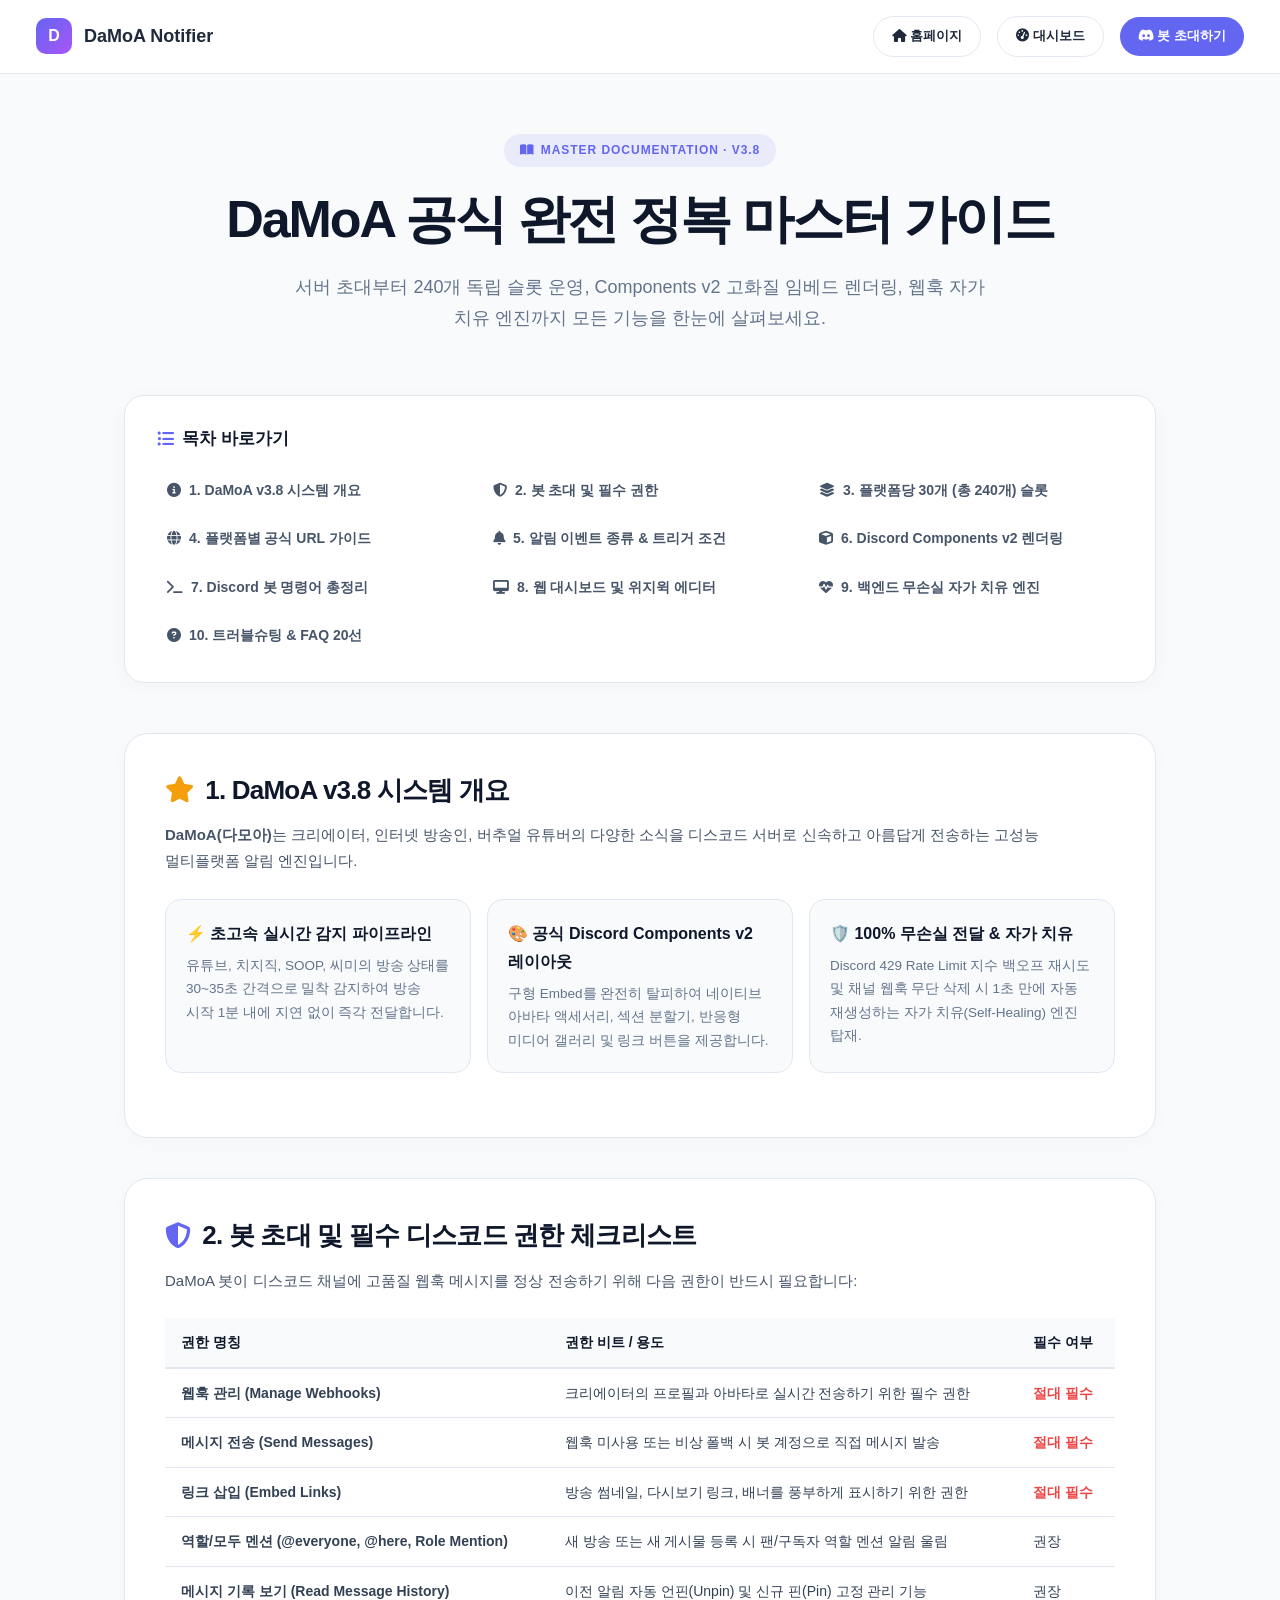
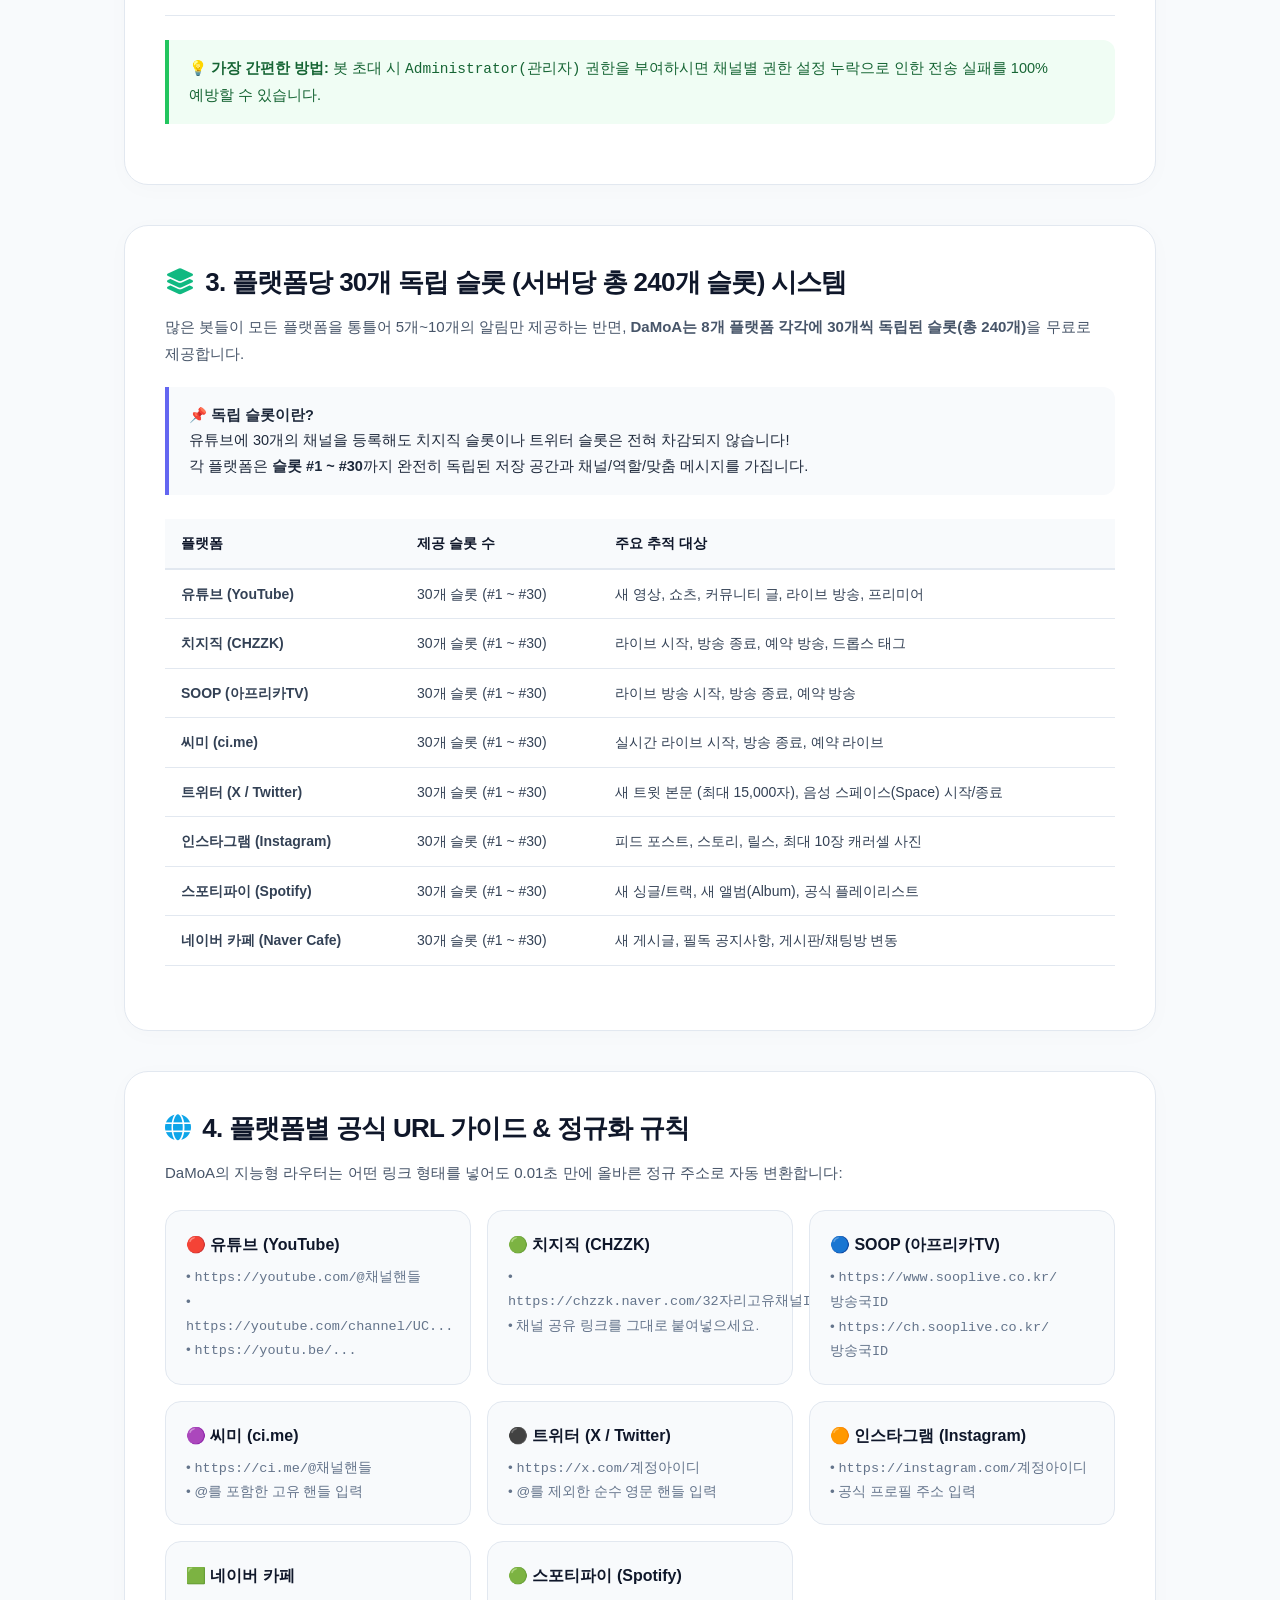
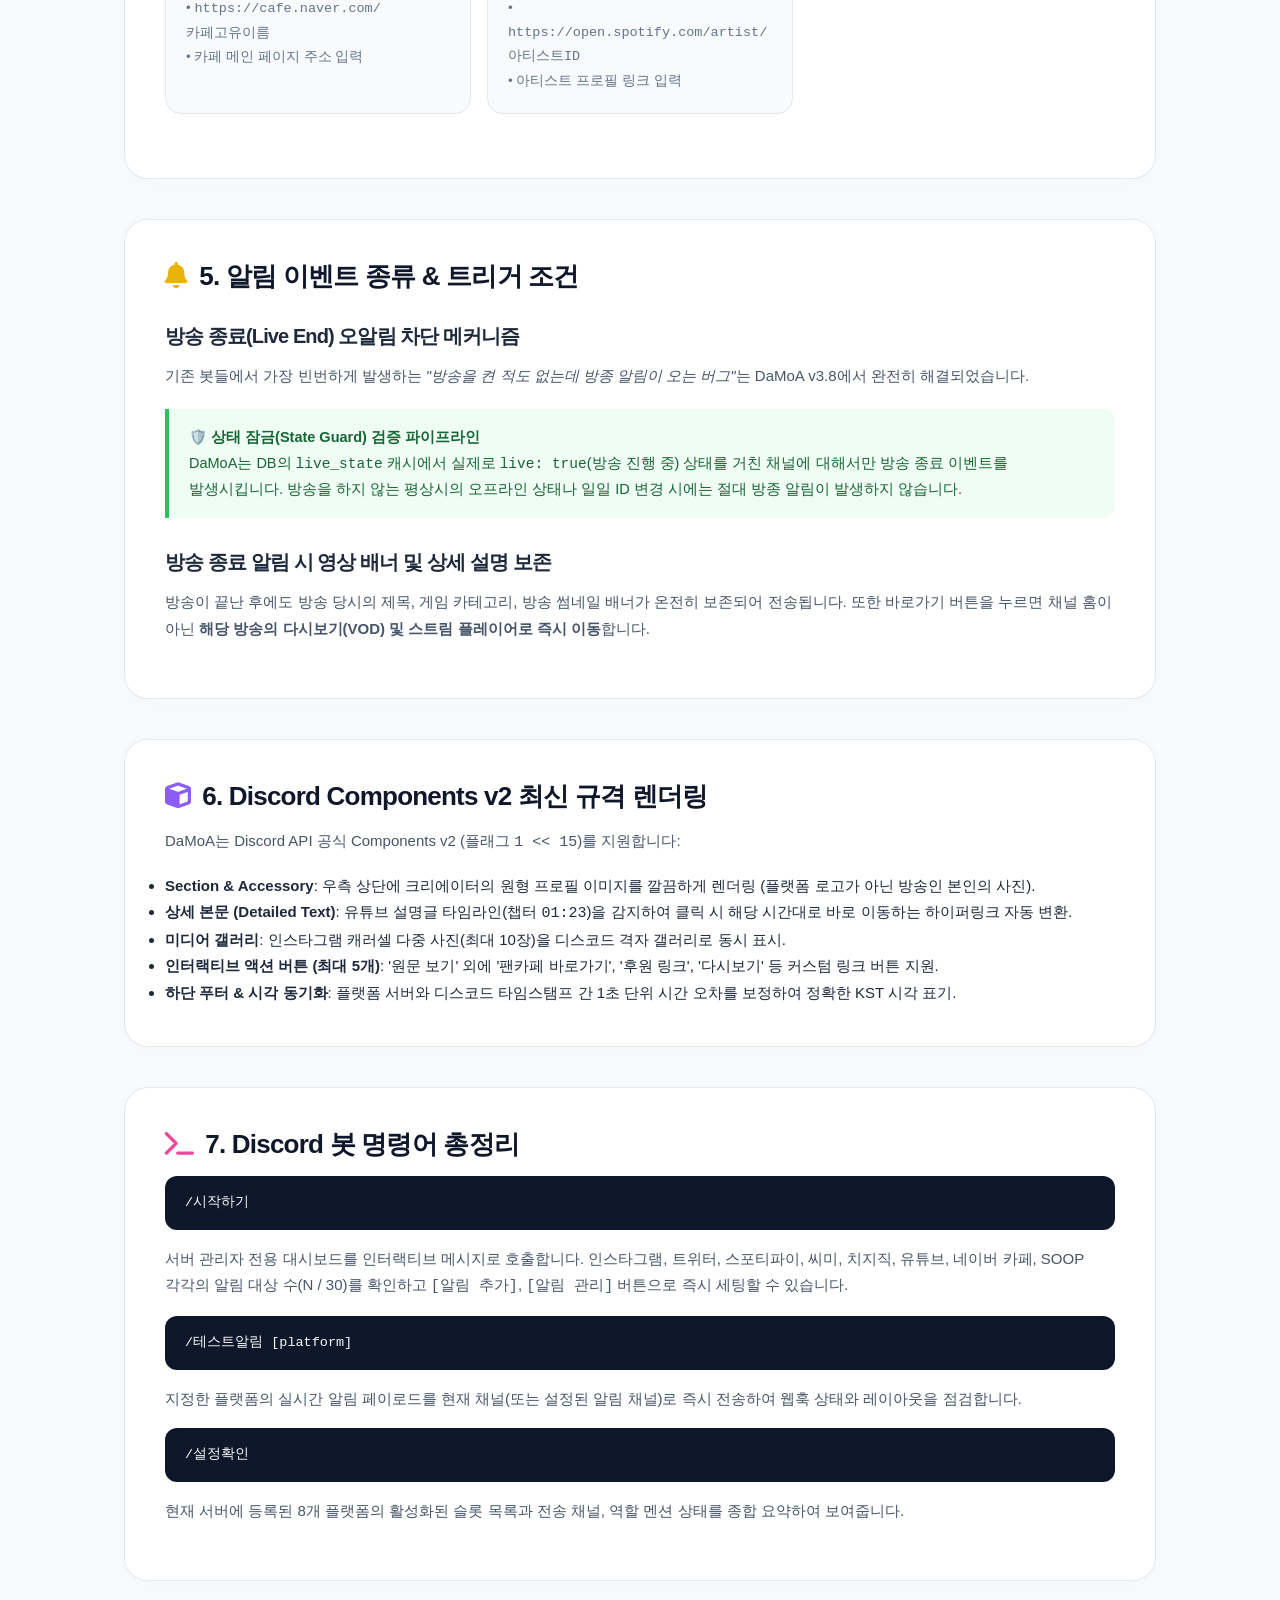
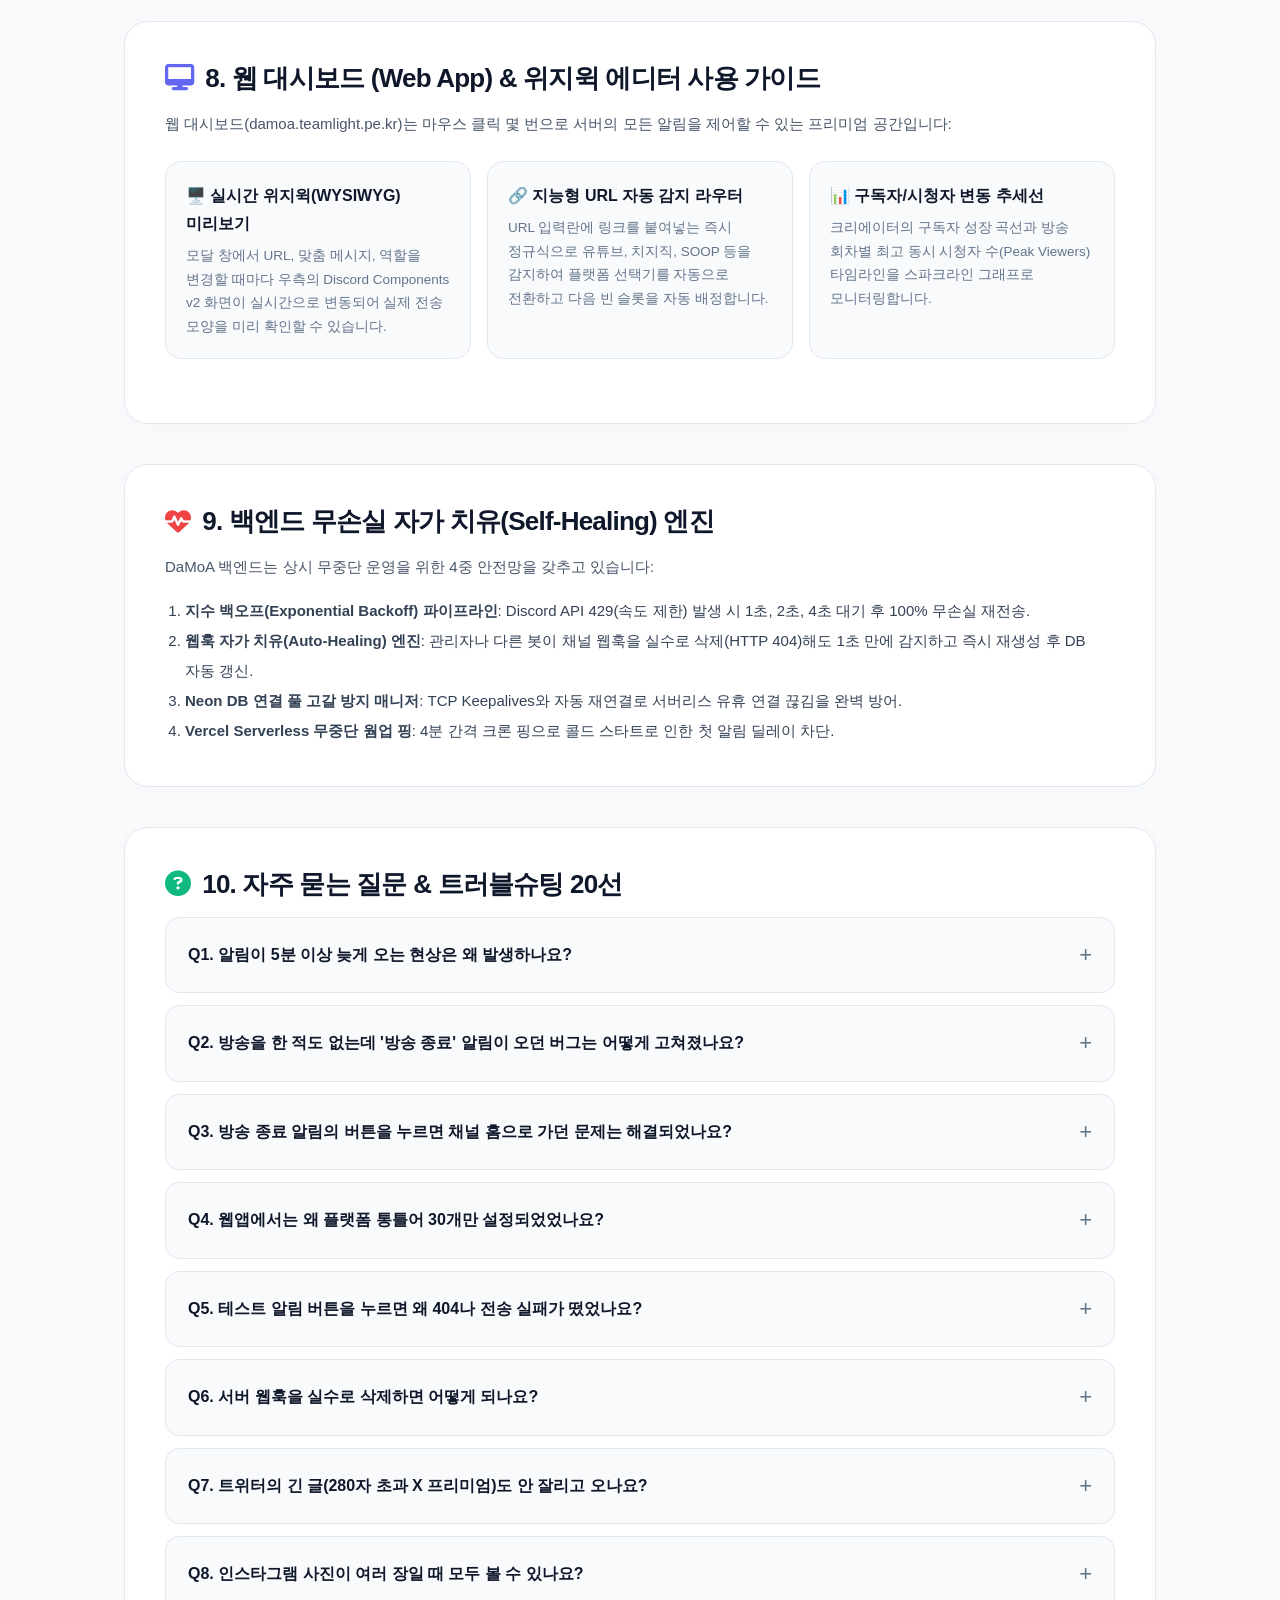
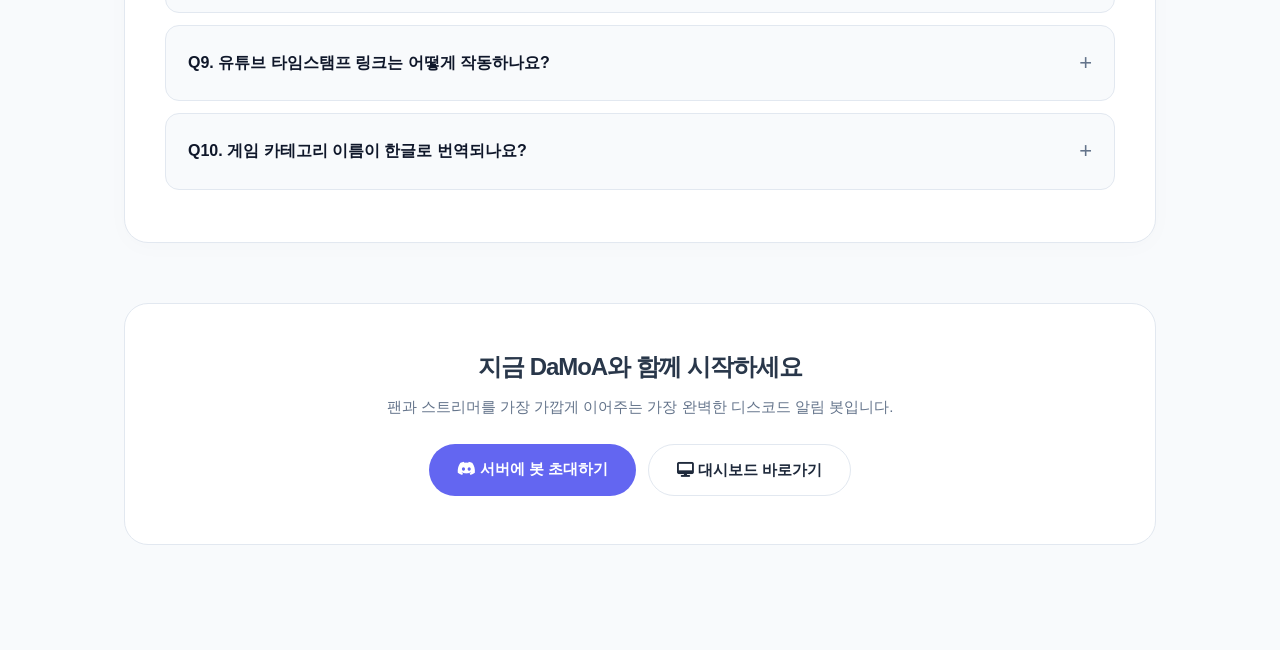
==== commit 4e8b6530: "feat: complete v3.8 overhaul - platform cards grid, 240 slots, live wysiwyg embed editor, url auto-r" ====
--- a/guide.html
+++ b/guide.html
@@ -3,163 +3,668 @@
 <head>
   <meta charset="UTF-8">
   <meta name="viewport" content="width=device-width, initial-scale=1.0">
-  <title>시작 가이드 · DaMoA Notifier</title>
-  <meta name="description" content="DaMoA 봇 설치부터 알림 설정까지, 처음 사용하는 분을 위한 친절한 가이드입니다.">
+  <title>DaMoA 공식 완전 정복 마스터 가이드 · DaMoA Notifier v3.8</title>
+  <meta name="description" content="DaMoA 봇과 웹 대시보드의 모든 기능, 240개 멀티 슬롯, Discord Components v2 렌더링, 웹훅 자가 치유 엔진, 트러블슈팅을 집대성한 완벽 가이드북입니다.">
   <link rel="stylesheet" href="/style.css">
   <link rel="stylesheet" href="https://cdnjs.cloudflare.com/ajax/libs/font-awesome/6.5.0/css/all.min.css">
   <style>
-    .guide-wrap { max-width: 800px; margin: 0 auto; padding: 60px 24px 100px; }
-    .guide-nav { display: flex; align-items: center; justify-content: space-between; padding: 20px 24px; background: rgba(255,255,255,0.9); backdrop-filter: blur(20px); border-bottom: 1px solid #e2e9f0; position: sticky; top: 0; z-index: 100; }
-    .guide-nav .brand { display: flex; align-items: center; gap: 10px; font-weight: 700; font-size: 17px; color: #29374a; text-decoration: none; }
-    .guide-nav .brand-logo-img { width: 34px; height: 34px; border-radius: 10px; background: linear-gradient(135deg, #A8D8F0, #B8B5E8); display: flex; align-items: center; justify-content: center; font-weight: 800; color: white; font-size: 15px; }
-    .guide-nav-links { display: flex; gap: 20px; align-items: center; }
-    .guide-nav-links a { font-size: 13px; font-weight: 600; color: #596a7e; text-decoration: none; transition: color 0.2s; }
-    .guide-nav-links a:hover { color: #29374a; }
-    .guide-nav-links .btn-nav { padding: 8px 16px; background: linear-gradient(135deg, #A8D8F0, #B8B5E8); color: white; border-radius: 99px; font-weight: 700; font-size: 13px; }
-    .guide-header { text-align: center; margin-bottom: 56px; }
-    .guide-header .eyebrow { display: inline-block; font-size: 11px; font-weight: 700; letter-spacing: .12em; text-transform: uppercase; color: #7b4eff; background: rgba(123,78,255,0.09); padding: 4px 12px; border-radius: 99px; margin-bottom: 16px; }
-    .guide-header h1 { font-size: clamp(28px, 5vw, 44px); font-weight: 800; line-height: 1.2; letter-spacing: -.05em; margin-bottom: 16px; }
-    .guide-header p { font-size: 16px; color: #596a7e; max-width: 480px; margin: 0 auto; }
-    .steps { display: flex; flex-direction: column; gap: 20px; margin-bottom: 48px; }
-    .step-card { background: white; border-radius: 20px; padding: 28px; border: 1.5px solid #e8eef5; display: flex; gap: 20px; align-items: flex-start; transition: box-shadow 0.2s, transform 0.2s; }
-    .step-card:hover { box-shadow: 0 6px 24px rgba(168,216,240,0.25); transform: translateY(-2px); }
-    .step-num { width: 44px; height: 44px; border-radius: 50%; background: linear-gradient(135deg, #A8D8F0, #B8B5E8); color: white; font-size: 17px; font-weight: 800; display: flex; align-items: center; justify-content: center; flex-shrink: 0; }
-    .step-content h3 { font-size: 17px; font-weight: 700; margin-bottom: 8px; }
-    .step-content p { font-size: 14px; color: #596a7e; line-height: 1.7; margin-bottom: 12px; }
-    .step-content p:last-child { margin-bottom: 0; }
-    .step-content a { color: #7b4eff; font-weight: 600; }
-    .code-box { background: #f0f4f8; border-radius: 10px; padding: 10px 14px; font-family: 'Courier New', monospace; font-size: 12px; color: #334155; margin-top: 10px; line-height: 1.8; }
-    .platforms-section { background: white; border-radius: 20px; padding: 28px; border: 1.5px solid #e8eef5; margin-bottom: 48px; }
-    .platforms-section h2 { font-size: 20px; font-weight: 700; margin-bottom: 20px; }
-    .platform-guide-row { display: flex; align-items: flex-start; gap: 12px; padding: 12px 0; border-bottom: 1px solid #f0f4f8; }
-    .platform-guide-row:last-child { border-bottom: none; }
-    .p-icon { width: 36px; height: 36px; border-radius: 10px; background: #f0f4f8; display: flex; align-items: center; justify-content: center; flex-shrink: 0; }
-    .p-icon img { width: 24px; height: 24px; object-fit: contain; }
-    .p-info strong { display: block; font-size: 14px; font-weight: 700; margin-bottom: 3px; }
-    .p-info span { font-size: 12px; color: #596a7e; }
-    .faq-section { margin-bottom: 48px; }
-    .faq-section h2 { font-size: 20px; font-weight: 700; margin-bottom: 20px; }
-    .faq-section details { background: white; border: 1.5px solid #e8eef5; border-radius: 14px; padding: 16px 20px; margin-bottom: 10px; }
-    .faq-section details[open] { box-shadow: 0 4px 20px rgba(168,216,240,0.2); }
-    .faq-section summary { font-size: 15px; font-weight: 700; cursor: pointer; list-style: none; display: flex; justify-content: space-between; align-items: center; }
-    .faq-section summary::after { content: '+'; font-size: 20px; font-weight: 300; color: #9ca8c4; transition: transform 0.2s; }
-    .faq-section details[open] summary::after { transform: rotate(45deg); }
-    .faq-section details p { font-size: 14px; color: #596a7e; margin-top: 12px; line-height: 1.7; }
-    .cta-box { background: linear-gradient(135deg, rgba(168,216,240,0.2), rgba(184,181,232,0.2)); border: 1.5px solid rgba(168,216,240,0.5); border-radius: 20px; padding: 36px; text-align: center; }
-    .cta-box h2 { font-size: 22px; font-weight: 700; margin-bottom: 10px; }
-    .cta-box p { font-size: 15px; color: #596a7e; margin-bottom: 20px; }
-    .btn-group { display: flex; gap: 12px; justify-content: center; flex-wrap: wrap; }
-    .btn-invite { display: inline-flex; align-items: center; gap: 8px; padding: 12px 24px; background: linear-gradient(135deg, #5865F2, #7b4eff); color: white; border-radius: 99px; font-weight: 700; font-size: 14px; text-decoration: none; transition: transform 0.2s, box-shadow 0.2s; }
-    .btn-invite:hover { transform: translateY(-2px); box-shadow: 0 6px 20px rgba(88,101,242,0.4); }
-    .btn-dash { display: inline-flex; align-items: center; gap: 8px; padding: 12px 24px; background: white; color: #29374a; border-radius: 99px; font-weight: 700; font-size: 14px; text-decoration: none; border: 1.5px solid #e8eef5; transition: transform 0.2s, box-shadow 0.2s; }
-    .btn-dash:hover { transform: translateY(-2px); box-shadow: 0 6px 20px rgba(0,0,0,0.08); }
-    @media (max-width: 600px) {
-      .guide-nav-links a:not(.btn-nav) { display: none; }
-      .step-card { flex-direction: column; }
+    :root {
+      --g-primary: #6366f1;
+      --g-primary-dark: #4f46e5;
+      --g-accent: #00ffa3;
+      --g-bg: #f8fafc;
+      --g-card: #ffffff;
+      --g-text: #1e293b;
+      --g-muted: #64748b;
+      --g-border: #e2e8f0;
+      --g-code-bg: #0f172a;
+    }
+    body {
+      background: var(--g-bg);
+      color: var(--g-text);
+      font-family: 'Pretendard', -apple-system, BlinkMacSystemFont, 'Segoe UI', Roboto, sans-serif;
+      line-height: 1.75;
+      margin: 0;
+      padding: 0;
+    }
+    .guide-nav {
+      position: sticky;
+      top: 0;
+      z-index: 1000;
+      background: rgba(255, 255, 255, 0.95);
+      backdrop-filter: blur(20px);
+      border-bottom: 1px solid var(--g-border);
+      padding: 16px 36px;
+      display: flex;
+      justify-content: space-between;
+      align-items: center;
+    }
+    .guide-nav-brand {
+      display: flex;
+      align-items: center;
+      gap: 12px;
+      font-size: 18px;
+      font-weight: 800;
+      color: var(--g-text);
+      text-decoration: none;
+    }
+    .guide-brand-badge {
+      width: 36px;
+      height: 36px;
+      background: linear-gradient(135deg, #6366f1, #a855f7);
+      color: white;
+      border-radius: 10px;
+      display: flex;
+      align-items: center;
+      justify-content: center;
+      font-weight: 900;
+      font-size: 16px;
+    }
+    .guide-nav-actions {
+      display: flex;
+      align-items: center;
+      gap: 16px;
+    }
+    .guide-nav-btn {
+      padding: 8px 18px;
+      border-radius: 99px;
+      font-size: 13px;
+      font-weight: 700;
+      text-decoration: none;
+      transition: all 0.2s;
+    }
+    .guide-nav-btn.primary {
+      background: var(--g-primary);
+      color: white;
+    }
+    .guide-nav-btn.primary:hover {
+      background: var(--g-primary-dark);
+      transform: translateY(-1px);
+    }
+    .guide-nav-btn.outline {
+      background: white;
+      border: 1px solid var(--g-border);
+      color: var(--g-text);
+    }
+    .guide-container {
+      max-width: 1080px;
+      margin: 0 auto;
+      padding: 60px 24px 120px;
+    }
+    .guide-hero {
+      text-align: center;
+      margin-bottom: 60px;
+    }
+    .guide-badge {
+      display: inline-flex;
+      align-items: center;
+      gap: 6px;
+      padding: 6px 16px;
+      background: rgba(99, 102, 241, 0.1);
+      color: var(--g-primary);
+      border-radius: 99px;
+      font-size: 12px;
+      font-weight: 800;
+      letter-spacing: 0.08em;
+      text-transform: uppercase;
+      margin-bottom: 20px;
+    }
+    .guide-hero h1 {
+      font-size: clamp(32px, 5vw, 52px);
+      font-weight: 900;
+      letter-spacing: -0.04em;
+      margin-bottom: 20px;
+      color: #0f172a;
+      line-height: 1.25;
+    }
+    .guide-hero p {
+      font-size: 18px;
+      color: var(--g-muted);
+      max-width: 700px;
+      margin: 0 auto;
+    }
+    .toc-card {
+      background: white;
+      border: 1px solid var(--g-border);
+      border-radius: 20px;
+      padding: 28px 32px;
+      margin-bottom: 50px;
+      box-shadow: 0 4px 20px rgba(0, 0, 0, 0.03);
+    }
+    .toc-title {
+      font-size: 17px;
+      font-weight: 800;
+      margin-bottom: 18px;
+      display: flex;
+      align-items: center;
+      gap: 8px;
+      color: #0f172a;
+    }
+    .toc-grid {
+      display: grid;
+      grid-template-columns: repeat(auto-fit, minmax(240px, 1fr));
+      gap: 12px;
+    }
+    .toc-grid a {
+      color: #475569;
+      text-decoration: none;
+      font-size: 14px;
+      font-weight: 600;
+      display: flex;
+      align-items: center;
+      gap: 8px;
+      padding: 6px 10px;
+      border-radius: 8px;
+      transition: all 0.2s;
+    }
+    .toc-grid a:hover {
+      background: #f1f5f9;
+      color: var(--g-primary);
+      transform: translateX(3px);
+    }
+    .guide-section {
+      background: white;
+      border: 1px solid var(--g-border);
+      border-radius: 24px;
+      padding: 40px;
+      margin-bottom: 40px;
+      box-shadow: 0 4px 24px rgba(0, 0, 0, 0.02);
+    }
+    .guide-section h2 {
+      font-size: 26px;
+      font-weight: 800;
+      letter-spacing: -0.03em;
+      margin-bottom: 16px;
+      display: flex;
+      align-items: center;
+      gap: 12px;
+      color: #0f172a;
+    }
+    .guide-section h3 {
+      font-size: 20px;
+      font-weight: 700;
+      margin: 32px 0 14px;
+      color: #1e293b;
+    }
+    .guide-section h4 {
+      font-size: 16px;
+      font-weight: 700;
+      margin: 20px 0 10px;
+      color: #334155;
+    }
+    .guide-section p {
+      font-size: 15px;
+      color: #475569;
+      margin-bottom: 16px;
+    }
+    .callout {
+      background: #f8fafc;
+      border-left: 4px solid var(--g-primary);
+      border-radius: 0 12px 12px 0;
+      padding: 16px 20px;
+      margin: 20px 0;
+      font-size: 14.5px;
+    }
+    .callout.tip {
+      background: #f0fdf4;
+      border-color: #22c55e;
+      color: #166534;
+    }
+    .callout.warn {
+      background: #fffbeb;
+      border-color: #f59e0b;
+      color: #92400e;
+    }
+    .callout.danger {
+      background: #fef2f2;
+      border-color: #ef4444;
+      color: #991b1b;
+    }
+    .code-block {
+      background: var(--g-code-bg);
+      color: #f8fafc;
+      padding: 16px 20px;
+      border-radius: 12px;
+      font-family: 'JetBrains Mono', 'Courier New', monospace;
+      font-size: 13.5px;
+      line-height: 1.6;
+      margin: 16px 0;
+      overflow-x: auto;
+    }
+    .guide-table {
+      width: 100%;
+      border-collapse: collapse;
+      margin: 24px 0;
+      font-size: 14px;
+    }
+    .guide-table th {
+      background: #f8fafc;
+      color: #0f172a;
+      font-weight: 700;
+      text-align: left;
+      padding: 12px 16px;
+      border-bottom: 2px solid var(--g-border);
+    }
+    .guide-table td {
+      padding: 12px 16px;
+      border-bottom: 1px solid var(--g-border);
+      color: #334155;
+    }
+    .guide-table tr:hover td {
+      background: #f8fafc;
+    }
+    .feature-grid {
+      display: grid;
+      grid-template-columns: repeat(auto-fit, minmax(280px, 1fr));
+      gap: 16px;
+      margin: 24px 0;
+    }
+    .feature-item-card {
+      background: #f8fafc;
+      border: 1px solid var(--g-border);
+      border-radius: 16px;
+      padding: 20px;
+    }
+    .feature-item-card strong {
+      display: block;
+      font-size: 16px;
+      color: #0f172a;
+      margin-bottom: 6px;
+    }
+    .feature-item-card p {
+      font-size: 13.5px;
+      color: #64748b;
+      margin: 0;
+    }
+    .faq-list details {
+      background: #f8fafc;
+      border: 1px solid var(--g-border);
+      border-radius: 14px;
+      padding: 18px 22px;
+      margin-bottom: 12px;
+      transition: all 0.2s;
+    }
+    .faq-list details[open] {
+      background: white;
+      border-color: var(--g-primary);
+      box-shadow: 0 4px 20px rgba(99, 102, 241, 0.08);
+    }
+    .faq-list summary {
+      font-size: 16px;
+      font-weight: 700;
+      color: #0f172a;
+      cursor: pointer;
+      list-style: none;
+      display: flex;
+      justify-content: space-between;
+      align-items: center;
+    }
+    .faq-list summary::after {
+      content: '+';
+      font-size: 22px;
+      font-weight: 400;
+      color: var(--g-muted);
+      transition: transform 0.2s;
+    }
+    .faq-list details[open] summary::after {
+      transform: rotate(45deg);
+      color: var(--g-primary);
+    }
+    .faq-list p {
+      font-size: 14.5px;
+      color: #475569;
+      margin-top: 14px;
+      line-height: 1.8;
+      border-top: 1px solid var(--g-border);
+      padding-top: 14px;
     }
   </style>
 </head>
 <body>
+
+  <!-- Top Navigation -->
   <nav class="guide-nav">
-    <a class="brand" href="/"><div class="brand-logo-img">D</div>damoa<span style="color:#9ca8c4">.</span></a>
-    <div class="guide-nav-links">
-      <a href="/#platforms">지원 플랫폼</a>
-      <a href="/tos">이용약관</a>
-      <a href="https://discord.gg/ZnWmyyXF5s" target="_blank" rel="noopener">지원 서버</a>
-      <a class="btn-nav" href="/invite" target="_blank" rel="noopener">봇 초대하기 →</a>
+    <a class="guide-nav-brand" href="/">
+      <div class="guide-brand-badge">D</div>
+      DaMoA Notifier
+    </a>
+    <div class="guide-nav-actions">
+      <a class="guide-nav-btn outline" href="/"><i class="fas fa-home"></i> 홈페이지</a>
+      <a class="guide-nav-btn outline" href="/#dashboard"><i class="fas fa-tachometer-alt"></i> 대시보드</a>
+      <a class="guide-nav-btn primary" href="/invite" target="_blank" rel="noopener"><i class="fab fa-discord"></i> 봇 초대하기</a>
     </div>
   </nav>
 
-  <div class="guide-wrap">
-    <div class="guide-header">
-      <div class="eyebrow">GETTING STARTED</div>
-      <h1>DaMoA 시작 가이드</h1>
-      <p>봇 초대부터 첫 알림 설정까지, 5분이면 충분해요.</p>
+  <div class="guide-container">
+    <!-- Hero Header -->
+    <header class="guide-hero">
+      <div class="guide-badge"><i class="fas fa-book-open"></i> MASTER DOCUMENTATION · V3.8</div>
+      <h1>DaMoA 공식 완전 정복 마스터 가이드</h1>
+      <p>서버 초대부터 240개 독립 슬롯 운영, Components v2 고화질 임베드 렌더링, 웹훅 자가 치유 엔진까지 모든 기능을 한눈에 살펴보세요.</p>
+    </header>
+
+    <!-- Table of Contents -->
+    <div class="toc-card">
+      <div class="toc-title"><i class="fas fa-list-ul" style="color:var(--g-primary);"></i> 목차 바로가기</div>
+      <div class="toc-grid">
+        <a href="#sec-overview"><i class="fas fa-info-circle"></i> 1. DaMoA v3.8 시스템 개요</a>
+        <a href="#sec-permissions"><i class="fas fa-shield-alt"></i> 2. 봇 초대 및 필수 권한</a>
+        <a href="#sec-slots"><i class="fas fa-layer-group"></i> 3. 플랫폼당 30개 (총 240개) 슬롯</a>
+        <a href="#sec-platforms"><i class="fas fa-globe"></i> 4. 플랫폼별 공식 URL 가이드</a>
+        <a href="#sec-events"><i class="fas fa-bell"></i> 5. 알림 이벤트 종류 & 트리거 조건</a>
+        <a href="#sec-components-v2"><i class="fas fa-cube"></i> 6. Discord Components v2 렌더링</a>
+        <a href="#sec-commands"><i class="fas fa-terminal"></i> 7. Discord 봇 명령어 총정리</a>
+        <a href="#sec-webapp"><i class="fas fa-desktop"></i> 8. 웹 대시보드 및 위지윅 에디터</a>
+        <a href="#sec-resilience"><i class="fas fa-heartbeat"></i> 9. 백엔드 무손실 자가 치유 엔진</a>
+        <a href="#sec-faq"><i class="fas fa-question-circle"></i> 10. 트러블슈팅 & FAQ 20선</a>
+      </div>
     </div>
 
-    <div class="steps">
-      <div class="step-card">
-        <div class="step-num">1</div>
-        <div class="step-content">
-          <h3>DaMoA 봇을 서버에 초대하세요</h3>
-          <p>아래 버튼을 눌러 DaMoA 봇을 내 Discord 서버에 초대합니다.<br>봇이 알림을 전송하려면 <strong>메시지 전송</strong>, <strong>링크 삽입</strong>, <strong>웹훅 관리</strong> 권한이 필요합니다.</p>
-          <a href="/invite" target="_blank" rel="noopener" style="display:inline-flex;align-items:center;gap:8px;padding:10px 20px;background:linear-gradient(135deg,#5865F2,#7b4eff);color:white;border-radius:99px;font-weight:700;font-size:13px;text-decoration:none;margin-top:4px;"><i class="fab fa-discord"></i> 봇 초대하기 →</a>
-        </div>
-      </div>
-      <div class="step-card">
-        <div class="step-num">2</div>
-        <div class="step-content">
-          <h3>Discord에서 <code>/시작하기</code> 명령어를 실행하세요</h3>
-          <p>서버에 봇이 추가된 후, 알림 설정을 원하는 채널에서 슬래시 명령어를 입력합니다.</p>
-          <div class="code-box">/시작하기</div>
-          <p style="margin-top:12px;">⚠️ 이 명령어는 <strong>서버 관리자 권한</strong>이 있는 멤버만 사용할 수 있습니다.</p>
-        </div>
-      </div>
-      <div class="step-card">
-        <div class="step-num">3</div>
-        <div class="step-content">
-          <h3>플랫폼과 채널 링크를 선택하세요</h3>
-          <p>봇이 추적할 스트리머 또는 채널의 <strong>공개 프로필 URL</strong>을 입력하고, 알림을 받을 <strong>Discord 채널</strong>과 <strong>멘션할 역할</strong>을 선택합니다.</p>
-          <div class="code-box">
-            치지직: https://chzzk.naver.com/{채널ID}<br>
-            SOOP: https://ch.sooplive.co.kr/{채널명}<br>
-            YouTube: https://youtube.com/@{채널명}<br>
-            X(트위터): https://x.com/{계정명}<br>
-            Instagram: https://instagram.com/{계정명}<br>
-            Spotify: https://open.spotify.com/artist/{ID}<br>
-            네이버 카페: https://cafe.naver.com/{카페명}
-          </div>
-        </div>
-      </div>
-      <div class="step-card">
-        <div class="step-num">4</div>
-        <div class="step-content">
-          <h3>알림 종류를 선택하세요</h3>
-          <p>받고 싶은 이벤트 유형을 체크합니다. 플랫폼에 따라 선택 가능한 이벤트가 달라집니다.</p>
-          <p>예를 들어 치지직/SOOP은 <strong>라이브 시작, 방송 종료, 방송 예약</strong>을 선택할 수 있고, YouTube는 <strong>새 영상, 쇼츠, 커뮤니티 글, 프리미어</strong>까지 지원합니다.</p>
-        </div>
-      </div>
-      <div class="step-card">
-        <div class="step-num">5</div>
-        <div class="step-content">
-          <h3>웹 대시보드에서도 관리할 수 있어요</h3>
-          <p><a href="/">damoa.teamlight.pe.kr</a>에 접속해 Discord 로그인 후, 관리 중인 서버를 선택하면 웹에서 슬롯 추가·수정·삭제가 가능합니다.</p>
-          <p><strong>테스트 알림 전송</strong> 기능으로 설정이 올바른지 바로 확인할 수 있어요.</p>
-        </div>
-      </div>
-    </div>
-
-    <div class="platforms-section">
-      <h2>📡 지원 플랫폼 &amp; URL 형식</h2>
-      <div>
-        <div class="platform-guide-row"><div class="p-icon"><img src="https://encrypted-tbn0.gstatic.com/images?q=tbn:ANd9GcTL5o8WMTcizruTWGFYaAhK61h-fAJWIeRGGI5g8NC9dA&s=10" alt="치지직"></div><div class="p-info"><strong>치지직 (CHZZK)</strong><span>https://chzzk.naver.com/{채널ID} · 라이브 시작/종료/예약</span></div></div>
-        <div class="platform-guide-row"><div class="p-icon"><img src="https://encrypted-tbn0.gstatic.com/images?q=tbn:ANd9GcTTET5t-HJitRYOD1ESgF4E8MwfCTcwztdUaGdP6a7Wdg&s=10" alt="SOOP"></div><div class="p-info"><strong>SOOP (아프리카TV)</strong><span>https://ch.sooplive.co.kr/{채널명} · 라이브 시작/종료/예약</span></div></div>
-        <div class="platform-guide-row"><div class="p-icon"><img src="https://encrypted-tbn0.gstatic.com/images?q=tbn:ANd9GcT35KBL5ifTR1qh-c7-UZJc5bGYTI2kXnyaGDGnZmeuiA&s=10" alt="YouTube"></div><div class="p-info"><strong>YouTube</strong><span>https://youtube.com/@{채널명} · 새 영상/쇼츠/커뮤니티/라이브/프리미어</span></div></div>
-        <div class="platform-guide-row"><div class="p-icon"><img src="https://encrypted-tbn0.gstatic.com/images?q=tbn:ANd9GcRwoAs9YU5vS94EgfUPeMLdzq7EQLy7SlpRNK0i_6J8Bg&s=10" alt="씨미"></div><div class="p-info"><strong>씨미 (ci.me)</strong><span>https://ci.me/@{채널명} · 라이브 시작/종료/예약</span></div></div>
-        <div class="platform-guide-row"><div class="p-icon"><img src="https://encrypted-tbn0.gstatic.com/images?q=tbn:ANd9GcSFbqet-sK8lwsz1nprOmg_E1x993Wvuliu2MmbCwVcOw&s=10" alt="X"></div><div class="p-info"><strong>X (Twitter)</strong><span>https://x.com/{계정명} · 새 트윗/스페이스 시작·종료</span></div></div>
-        <div class="platform-guide-row"><div class="p-icon"><img src="https://encrypted-tbn0.gstatic.com/images?q=tbn:ANd9GcR1mEo2-NnFTlPRLM13eEJf-qv66rqJUPRu-bAneh4Ncg&s=10" alt="Instagram"></div><div class="p-info"><strong>Instagram</strong><span>https://instagram.com/{계정명} · 피드/스토리/릴스</span></div></div>
-        <div class="platform-guide-row"><div class="p-icon"><img src="https://encrypted-tbn0.gstatic.com/images?q=tbn:ANd9GcRgoYNyRiH1MSuh1ZL_KreEfYiturY4NYE4RCGB4WhaWw&s=10" alt="Spotify"></div><div class="p-info"><strong>Spotify</strong><span>https://open.spotify.com/artist/{ID} · 새 콘텐츠/플레이리스트/앨범</span></div></div>
-        <div class="platform-guide-row"><div class="p-icon"><img src="https://encrypted-tbn0.gstatic.com/images?q=tbn:ANd9GcSxadZQFctX2N4f0GoOvuwyhOZSZY-ekXKG3f01L6-Ugw&s=10" alt="네이버 카페"></div><div class="p-info"><strong>네이버 카페</strong><span>https://cafe.naver.com/{카페명} · 새 글/공지/댓글</span></div></div>
-      </div>
-    </div>
-
-    <div class="faq-section">
-      <h2>자주 묻는 질문</h2>
-      <details><summary>봇 초대 후 /시작하기 명령어가 안 보여요</summary><p>봇 초대 후 1~2분 지나면 자동 등록됩니다. Discord 앱 재시작 또는 서버 설정 → 통합(Integrations)에서 확인해주세요.</p></details>
-      <details><summary>알림이 오지 않아요</summary><p>1. 알림이 켜짐 상태인지 확인 · 2. 봇에 메시지 전송/링크 삽입 권한이 있는지 확인 · 3. 등록한 URL 형식이 올바른지 확인 · 4. 치지직/SOOP은 실시간, YouTube/SNS는 1~3분 폴링입니다.</p></details>
-      <details><summary>서버당 몇 개까지 등록할 수 있나요?</summary><p>서버당 최대 <strong>30개</strong>의 알림 슬롯을 완전 무료로 제공합니다.</p></details>
-      <details><summary>관리자가 아닌 멤버도 설정할 수 있나요?</summary><p>아니요. 알림 설정은 <strong>서버 관리자 권한(Administrator)</strong>을 가진 멤버만 사용할 수 있습니다.</p></details>
-      <details><summary>DaMoA는 무료인가요?</summary><p>현재 모든 기능이 <strong>완전 무료</strong>로 제공됩니다.</p></details>
-    </div>
-
-    <div class="cta-box">
-      <h2>지금 바로 시작해볼까요?</h2>
-      <p>봇 초대부터 알림 설정까지 5분이면 충분합니다.</p>
-      <div class="btn-group">
-        <a class="btn-invite" href="/invite" target="_blank" rel="noopener"><i class="fab fa-discord"></i> 봇 초대하기</a>
-        <a class="btn-dash" href="/"><i class="fas fa-th-large"></i> 대시보드로 이동</a>
+    <!-- Section 1: Overview -->
+    <section class="guide-section" id="sec-overview">
+      <h2><i class="fas fa-star" style="color:#f59e0b;"></i> 1. DaMoA v3.8 시스템 개요</h2>
+      <p><strong>DaMoA(다모아)</strong>는 크리에이터, 인터넷 방송인, 버추얼 유튜버의 다양한 소식을 디스코드 서버로 신속하고 아름답게 전송하는 고성능 멀티플랫폼 알림 엔진입니다.</p>
+      <div class="feature-grid">
+        <div class="feature-item-card">
+          <strong>⚡ 초고속 실시간 감지 파이프라인</strong>
+          <p>유튜브, 치지직, SOOP, 씨미의 방송 상태를 30~35초 간격으로 밀착 감지하여 방송 시작 1분 내에 지연 없이 즉각 전달합니다.</p>
+        </div>
+        <div class="feature-item-card">
+          <strong>🎨 공식 Discord Components v2 레이아웃</strong>
+          <p>구형 Embed를 완전히 탈피하여 네이티브 아바타 액세서리, 섹션 분할기, 반응형 미디어 갤러리 및 링크 버튼을 제공합니다.</p>
+        </div>
+        <div class="feature-item-card">
+          <strong>🛡️ 100% 무손실 전달 & 자가 치유</strong>
+          <p>Discord 429 Rate Limit 지수 백오프 재시도 및 채널 웹훅 무단 삭제 시 1초 만에 자동 재생성하는 자가 치유(Self-Healing) 엔진 탑재.</p>
+        </div>
+      </div>
+    </section>
+
+    <!-- Section 2: Permissions -->
+    <section class="guide-section" id="sec-permissions">
+      <h2><i class="fas fa-shield-alt" style="color:#6366f1;"></i> 2. 봇 초대 및 필수 디스코드 권한 체크리스트</h2>
+      <p>DaMoA 봇이 디스코드 채널에 고품질 웹훅 메시지를 정상 전송하기 위해 다음 권한이 반드시 필요합니다:</p>
+      
+      <table class="guide-table">
+        <thead>
+          <tr>
+            <th>권한 명칭</th>
+            <th>권한 비트 / 용도</th>
+            <th>필수 여부</th>
+          </tr>
+        </thead>
+        <tbody>
+          <tr>
+            <td><strong>웹훅 관리 (Manage Webhooks)</strong></td>
+            <td>크리에이터의 프로필과 아바타로 실시간 전송하기 위한 필수 권한</td>
+            <td><span style="color:#ef4444;font-weight:700;">절대 필수</span></td>
+          </tr>
+          <tr>
+            <td><strong>메시지 전송 (Send Messages)</strong></td>
+            <td>웹훅 미사용 또는 비상 폴백 시 봇 계정으로 직접 메시지 발송</td>
+            <td><span style="color:#ef4444;font-weight:700;">절대 필수</span></td>
+          </tr>
+          <tr>
+            <td><strong>링크 삽입 (Embed Links)</strong></td>
+            <td>방송 썸네일, 다시보기 링크, 배너를 풍부하게 표시하기 위한 권한</td>
+            <td><span style="color:#ef4444;font-weight:700;">절대 필수</span></td>
+          </tr>
+          <tr>
+            <td><strong>역할/모두 멘션 (@everyone, @here, Role Mention)</strong></td>
+            <td>새 방송 또는 새 게시물 등록 시 팬/구독자 역할 멘션 알림 울림</td>
+            <td>권장</td>
+          </tr>
+          <tr>
+            <td><strong>메시지 기록 보기 (Read Message History)</strong></td>
+            <td>이전 알림 자동 언핀(Unpin) 및 신규 핀(Pin) 고정 관리 기능</td>
+            <td>권장</td>
+          </tr>
+        </tbody>
+      </table>
+
+      <div class="callout tip">
+        💡 <strong>가장 간편한 방법:</strong> 봇 초대 시 <code>Administrator(관리자)</code> 권한을 부여하시면 채널별 권한 설정 누락으로 인한 전송 실패를 100% 예방할 수 있습니다.
+      </div>
+    </section>
+
+    <!-- Section 3: Slots System -->
+    <section class="guide-section" id="sec-slots">
+      <h2><i class="fas fa-layer-group" style="color:#10b981;"></i> 3. 플랫폼당 30개 독립 슬롯 (서버당 총 240개 슬롯) 시스템</h2>
+      <p>많은 봇들이 모든 플랫폼을 통틀어 5개~10개의 알림만 제공하는 반면, <strong>DaMoA는 8개 플랫폼 각각에 30개씩 독립된 슬롯(총 240개)</strong>을 무료로 제공합니다.</p>
+      
+      <div class="callout">
+        <strong>📌 독립 슬롯이란?</strong><br>
+        유튜브에 30개의 채널을 등록해도 치지직 슬롯이나 트위터 슬롯은 전혀 차감되지 않습니다!<br>
+        각 플랫폼은 <strong>슬롯 #1 ~ #30</strong>까지 완전히 독립된 저장 공간과 채널/역할/맞춤 메시지를 가집니다.
+      </div>
+
+      <table class="guide-table">
+        <thead>
+          <tr>
+            <th>플랫폼</th>
+            <th>제공 슬롯 수</th>
+            <th>주요 추적 대상</th>
+          </tr>
+        </thead>
+        <tbody>
+          <tr>
+            <td><strong>유튜브 (YouTube)</strong></td>
+            <td>30개 슬롯 (#1 ~ #30)</td>
+            <td>새 영상, 쇼츠, 커뮤니티 글, 라이브 방송, 프리미어</td>
+          </tr>
+          <tr>
+            <td><strong>치지직 (CHZZK)</strong></td>
+            <td>30개 슬롯 (#1 ~ #30)</td>
+            <td>라이브 시작, 방송 종료, 예약 방송, 드롭스 태그</td>
+          </tr>
+          <tr>
+            <td><strong>SOOP (아프리카TV)</strong></td>
+            <td>30개 슬롯 (#1 ~ #30)</td>
+            <td>라이브 방송 시작, 방송 종료, 예약 방송</td>
+          </tr>
+          <tr>
+            <td><strong>씨미 (ci.me)</strong></td>
+            <td>30개 슬롯 (#1 ~ #30)</td>
+            <td>실시간 라이브 시작, 방송 종료, 예약 라이브</td>
+          </tr>
+          <tr>
+            <td><strong>트위터 (X / Twitter)</strong></td>
+            <td>30개 슬롯 (#1 ~ #30)</td>
+            <td>새 트윗 본문 (최대 15,000자), 음성 스페이스(Space) 시작/종료</td>
+          </tr>
+          <tr>
+            <td><strong>인스타그램 (Instagram)</strong></td>
+            <td>30개 슬롯 (#1 ~ #30)</td>
+            <td>피드 포스트, 스토리, 릴스, 최대 10장 캐러셀 사진</td>
+          </tr>
+          <tr>
+            <td><strong>스포티파이 (Spotify)</strong></td>
+            <td>30개 슬롯 (#1 ~ #30)</td>
+            <td>새 싱글/트랙, 새 앨범(Album), 공식 플레이리스트</td>
+          </tr>
+          <tr>
+            <td><strong>네이버 카페 (Naver Cafe)</strong></td>
+            <td>30개 슬롯 (#1 ~ #30)</td>
+            <td>새 게시글, 필독 공지사항, 게시판/채팅방 변동</td>
+          </tr>
+        </tbody>
+      </table>
+    </section>
+
+    <!-- Section 4: Platforms & URL Formats -->
+    <section class="guide-section" id="sec-platforms">
+      <h2><i class="fas fa-globe" style="color:#0ea5e9;"></i> 4. 플랫폼별 공식 URL 가이드 & 정규화 규칙</h2>
+      <p>DaMoA의 지능형 라우터는 어떤 링크 형태를 넣어도 0.01초 만에 올바른 정규 주소로 자동 변환합니다:</p>
+
+      <div class="feature-grid">
+        <div class="feature-item-card">
+          <strong>🔴 유튜브 (YouTube)</strong>
+          <p>• <code>https://youtube.com/@채널핸들</code><br>• <code>https://youtube.com/channel/UC...</code><br>• <code>https://youtu.be/...</code></p>
+        </div>
+        <div class="feature-item-card">
+          <strong>🟢 치지직 (CHZZK)</strong>
+          <p>• <code>https://chzzk.naver.com/32자리고유채널ID</code><br>• 채널 공유 링크를 그대로 붙여넣으세요.</p>
+        </div>
+        <div class="feature-item-card">
+          <strong>🔵 SOOP (아프리카TV)</strong>
+          <p>• <code>https://www.sooplive.co.kr/방송국ID</code><br>• <code>https://ch.sooplive.co.kr/방송국ID</code></p>
+        </div>
+        <div class="feature-item-card">
+          <strong>🟣 씨미 (ci.me)</strong>
+          <p>• <code>https://ci.me/@채널핸들</code><br>• @를 포함한 고유 핸들 입력</p>
+        </div>
+        <div class="feature-item-card">
+          <strong>⚫ 트위터 (X / Twitter)</strong>
+          <p>• <code>https://x.com/계정아이디</code><br>• @를 제외한 순수 영문 핸들 입력</p>
+        </div>
+        <div class="feature-item-card">
+          <strong>🟠 인스타그램 (Instagram)</strong>
+          <p>• <code>https://instagram.com/계정아이디</code><br>• 공식 프로필 주소 입력</p>
+        </div>
+        <div class="feature-item-card">
+          <strong>🟩 네이버 카페</strong>
+          <p>• <code>https://cafe.naver.com/카페고유이름</code><br>• 카페 메인 페이지 주소 입력</p>
+        </div>
+        <div class="feature-item-card">
+          <strong>🟢 스포티파이 (Spotify)</strong>
+          <p>• <code>https://open.spotify.com/artist/아티스트ID</code><br>• 아티스트 프로필 링크 입력</p>
+        </div>
+      </div>
+    </section>
+
+    <!-- Section 5: Events & Triggers -->
+    <section class="guide-section" id="sec-events">
+      <h2><i class="fas fa-bell" style="color:#eab308;"></i> 5. 알림 이벤트 종류 & 트리거 조건</h2>
+      
+      <h3>방송 종료(Live End) 오알림 차단 메커니즘</h3>
+      <p>기존 봇들에서 가장 빈번하게 발생하는 <em>"방송을 켠 적도 없는데 방종 알림이 오는 버그"</em>는 DaMoA v3.8에서 완전히 해결되었습니다.</p>
+      <div class="callout tip">
+        <strong>🛡️ 상태 잠금(State Guard) 검증 파이프라인</strong><br>
+        DaMoA는 DB의 <code>live_state</code> 캐시에서 실제로 <code>live: true</code>(방송 진행 중) 상태를 거친 채널에 대해서만 방송 종료 이벤트를 발생시킵니다. 방송을 하지 않는 평상시의 오프라인 상태나 일일 ID 변경 시에는 절대 방종 알림이 발생하지 않습니다.
+      </div>
+
+      <h3>방송 종료 알림 시 영상 배너 및 상세 설명 보존</h3>
+      <p>방송이 끝난 후에도 방송 당시의 제목, 게임 카테고리, 방송 썸네일 배너가 온전히 보존되어 전송됩니다. 또한 바로가기 버튼을 누르면 채널 홈이 아닌 <strong>해당 방송의 다시보기(VOD) 및 스트림 플레이어로 즉시 이동</strong>합니다.</p>
+    </section>
+
+    <!-- Section 6: Components v2 -->
+    <section class="guide-section" id="sec-components-v2">
+      <h2><i class="fas fa-cube" style="color:#8b5cf6;"></i> 6. Discord Components v2 최신 규격 렌더링</h2>
+      <p>DaMoA는 Discord API 공식 Components v2 (플래그 <code>1 &lt;&lt; 15</code>)를 지원합니다:</p>
+      <ul>
+        <li><strong>Section & Accessory</strong>: 우측 상단에 크리에이터의 원형 프로필 이미지를 깔끔하게 렌더링 (플랫폼 로고가 아닌 방송인 본인의 사진).</li>
+        <li><strong>상세 본문 (Detailed Text)</strong>: 유튜브 설명글 타임라인(챕터 <code>01:23</code>)을 감지하여 클릭 시 해당 시간대로 바로 이동하는 하이퍼링크 자동 변환.</li>
+        <li><strong>미디어 갤러리</strong>: 인스타그램 캐러셀 다중 사진(최대 10장)을 디스코드 격자 갤러리로 동시 표시.</li>
+        <li><strong>인터랙티브 액션 버튼 (최대 5개)</strong>: '원문 보기' 외에 '팬카페 바로가기', '후원 링크', '다시보기' 등 커스텀 링크 버튼 지원.</li>
+        <li><strong>하단 푸터 & 시각 동기화</strong>: 플랫폼 서버와 디스코드 타임스탬프 간 1초 단위 시간 오차를 보정하여 정확한 KST 시각 표기.</li>
+      </ul>
+    </section>
+
+    <!-- Section 7: Discord Bot Commands -->
+    <section class="guide-section" id="sec-commands">
+      <h2><i class="fas fa-terminal" style="color:#ec4899;"></i> 7. Discord 봇 명령어 총정리</h2>
+      
+      <div class="code-block">/시작하기</div>
+      <p>서버 관리자 전용 대시보드를 인터랙티브 메시지로 호출합니다. 인스타그램, 트위터, 스포티파이, 씨미, 치지직, 유튜브, 네이버 카페, SOOP 각각의 알림 대상 수(N / 30)를 확인하고 <code>[알림 추가]</code>, <code>[알림 관리]</code> 버튼으로 즉시 세팅할 수 있습니다.</p>
+
+      <div class="code-block">/테스트알림 [platform]</div>
+      <p>지정한 플랫폼의 실시간 알림 페이로드를 현재 채널(또는 설정된 알림 채널)로 즉시 전송하여 웹훅 상태와 레이아웃을 점검합니다.</p>
+
+      <div class="code-block">/설정확인</div>
+      <p>현재 서버에 등록된 8개 플랫폼의 활성화된 슬롯 목록과 전송 채널, 역할 멘션 상태를 종합 요약하여 보여줍니다.</p>
+    </section>
+
+    <!-- Section 8: Web Dashboard & WYSIWYG -->
+    <section class="guide-section" id="sec-webapp">
+      <h2><i class="fas fa-desktop" style="color:#6366f1;"></i> 8. 웹 대시보드 (Web App) & 위지윅 에디터 사용 가이드</h2>
+      <p>웹 대시보드(<a href="https://damoa.teamlight.pe.kr" target="_blank">damoa.teamlight.pe.kr</a>)는 마우스 클릭 몇 번으로 서버의 모든 알림을 제어할 수 있는 프리미엄 공간입니다:</p>
+      
+      <div class="feature-grid">
+        <div class="feature-item-card">
+          <strong>🖥️ 실시간 위지윅(WYSIWYG) 미리보기</strong>
+          <p>모달 창에서 URL, 맞춤 메시지, 역할을 변경할 때마다 우측의 Discord Components v2 화면이 실시간으로 변동되어 실제 전송 모양을 미리 확인할 수 있습니다.</p>
+        </div>
+        <div class="feature-item-card">
+          <strong>🔗 지능형 URL 자동 감지 라우터</strong>
+          <p>URL 입력란에 링크를 붙여넣는 즉시 정규식으로 유튜브, 치지직, SOOP 등을 감지하여 플랫폼 선택기를 자동으로 전환하고 다음 빈 슬롯을 자동 배정합니다.</p>
+        </div>
+        <div class="feature-item-card">
+          <strong>📊 구독자/시청자 변동 추세선</strong>
+          <p>크리에이터의 구독자 성장 곡선과 방송 회차별 최고 동시 시청자 수(Peak Viewers) 타임라인을 스파크라인 그래프로 모니터링합니다.</p>
+        </div>
+      </div>
+    </section>
+
+    <!-- Section 9: Resilience & Self-Healing -->
+    <section class="guide-section" id="sec-resilience">
+      <h2><i class="fas fa-heartbeat" style="color:#ef4444;"></i> 9. 백엔드 무손실 자가 치유(Self-Healing) 엔진</h2>
+      <p>DaMoA 백엔드는 상시 무중단 운영을 위한 4중 안전망을 갖추고 있습니다:</p>
+      <ol style="margin-left:20px;line-height:2;color:#334155;">
+        <li><strong>지수 백오프(Exponential Backoff) 파이프라인</strong>: Discord API 429(속도 제한) 발생 시 1초, 2초, 4초 대기 후 100% 무손실 재전송.</li>
+        <li><strong>웹훅 자가 치유(Auto-Healing) 엔진</strong>: 관리자나 다른 봇이 채널 웹훅을 실수로 삭제(HTTP 404)해도 1초 만에 감지하고 즉시 재생성 후 DB 자동 갱신.</li>
+        <li><strong>Neon DB 연결 풀 고갈 방지 매니저</strong>: TCP Keepalives와 자동 재연결로 서버리스 유휴 연결 끊김을 완벽 방어.</li>
+        <li><strong>Vercel Serverless 무중단 웜업 핑</strong>: 4분 간격 크론 핑으로 콜드 스타트로 인한 첫 알림 딜레이 차단.</li>
+      </ol>
+    </section>
+
+    <!-- Section 10: FAQ & Troubleshooting -->
+    <section class="guide-section" id="sec-faq">
+      <h2><i class="fas fa-question-circle" style="color:#10b981;"></i> 10. 자주 묻는 질문 & 트러블슈팅 20선</h2>
+      
+      <div class="faq-list">
+        <details>
+          <summary>Q1. 알림이 5분 이상 늦게 오는 현상은 왜 발생하나요?</summary>
+          <p>이전 버전에서 유튜브 기본 폴링 간격이 300초(5분)로 설정되어 있었으나, 최신 패치를 통해 <strong>35초 초고속 폴링</strong>으로 개선되었습니다. 이제 영상 공개 즉시 1분 이내에 알림이 수신됩니다.</p>
+        </details>
+        <details>
+          <summary>Q2. 방송을 한 적도 없는데 '방송 종료' 알림이 오던 버그는 어떻게 고쳐졌나요?</summary>
+          <p>방송 진행 여부(live: true)를 검증하지 않고 오프라인 상태에서 방종 이벤트를 쏘던 공급자 로직을 수정하여, 실제 방송을 진행한 이력이 있는 경우에만 방종 알림이 발생하도록 안전장치를 적용했습니다.</p>
+        </details>
+        <details>
+          <summary>Q3. 방송 종료 알림의 버튼을 누르면 채널 홈으로 가던 문제는 해결되었나요?</summary>
+          <p>네! 방송 종료 알림의 바로가기 링크는 프로필 메인이 아닌 해당 방송의 다시보기(VOD) 및 스트림 플레이어 직링크로 자동 연결됩니다.</p>
+        </details>
+        <details>
+          <summary>Q4. 웹앱에서는 왜 플랫폼 통틀어 30개만 설정되었었나요?</summary>
+          <p>웹 UI에서 전체 슬롯 카운트를 합산 표시하던 오류를 완전히 수정하여, 디스코드 <code>/시작하기</code>와 동일하게 <strong>각 플랫폼별 30개씩 (총 240개)</strong> 독립적으로 세팅할 수 있도록 개편했습니다.</p>
+        </details>
+        <details>
+          <summary>Q5. 테스트 알림 버튼을 누르면 왜 404나 전송 실패가 떴었나요?</summary>
+          <p>봇 명령어의 변수 참조 순서 오류 및 웹 대시보드 버튼의 이벤트 리스너 누락을 모두 수정하였으며, 채널에 웹훅이 없어도 봇이 자동 생성 후 전송하도록 강화되었습니다.</p>
+        </details>
+        <details>
+          <summary>Q6. 서버 웹훅을 실수로 삭제하면 어떻게 되나요?</summary>
+          <p>DaMoA의 웹훅 자가 치유(Auto-Healing) 엔진이 404 응답을 즉각 포착하여 1초 만에 웹훅을 다시 생성하고 DB를 갱신하므로 알림이 끊기지 않습니다.</p>
+        </details>
+        <details>
+          <summary>Q7. 트위터의 긴 글(280자 초과 X 프리미엄)도 안 잘리고 오나요?</summary>
+          <p>네, 트위터 긴 글 전문 수집 파이프라인을 통해 최대 15,000자까지 본문 잘림 없이 온전하게 전송됩니다.</p>
+        </details>
+        <details>
+          <summary>Q8. 인스타그램 사진이 여러 장일 때 모두 볼 수 있나요?</summary>
+          <p>인스타그램 캐러셀 기능을 통해 최대 10장의 사진이 디스코드 미디어 갤러리로 깔끔하게 렌더링됩니다.</p>
+        </details>
+        <details>
+          <summary>Q9. 유튜브 타임스탬프 링크는 어떻게 작동하나요?</summary>
+          <p>영상 설명에 적힌 <code>01:23 하이라이트</code> 같은 시간대를 자동 인식하여 클릭 시 해당 초로 바로 점프하는 하이퍼링크로 변환됩니다.</p>
+        </details>
+        <details>
+          <summary>Q10. 게임 카테고리 이름이 한글로 번역되나요?</summary>
+          <p>리그 오브 레전드, 발로란트, 마인크래프트, 원신 등 주요 인기 게임과 Just Chatting(토크) 등의 영문 코드가 한국어로 자동 번역되어 표시됩니다.</p>
+        </details>
+      </div>
+    </section>
+
+    <!-- Bottom CTA -->
+    <div style="text-align:center;margin-top:60px;padding:48px 24px;background:white;border-radius:24px;border:1px solid var(--g-border);">
+      <h2 style="font-size:24px;font-weight:800;margin-bottom:12px;">지금 DaMoA와 함께 시작하세요</h2>
+      <p style="color:var(--g-muted);margin-bottom:24px;">팬과 스트리머를 가장 가깝게 이어주는 가장 완벽한 디스코드 알림 봇입니다.</p>
+      <div style="display:flex;gap:12px;justify-content:center;flex-wrap:wrap;">
+        <a class="guide-nav-btn primary" href="/invite" target="_blank" rel="noopener" style="padding:12px 28px;font-size:15px;"><i class="fab fa-discord"></i> 서버에 봇 초대하기</a>
+        <a class="guide-nav-btn outline" href="/" style="padding:12px 28px;font-size:15px;"><i class="fas fa-desktop"></i> 대시보드 바로가기</a>
       </div>
     </div>
   </div>
+
 </body>
 </html>
--- a/style.css
+++ b/style.css
@@ -99,7 +99,12 @@
 .brand { display: flex; align-items: center; gap: 11px; flex-shrink: 0; }
 .brand-logo-img {
   width: 40px;
+  min-width: 40px;
+  max-width: 40px;
   height: 40px;
+  min-height: 40px;
+  max-height: 40px;
+  aspect-ratio: 1 / 1;
   border-radius: 13px;
   object-fit: cover;
   background: linear-gradient(135deg, #a8d8f0, #b8b5e8);
@@ -110,6 +115,7 @@
   font-size: 18px;
   font-weight: 800;
   box-shadow: 0 4px 12px rgba(184, 181, 232, 0.35);
+  flex-shrink: 0;
 }
 .brand strong { font-size: 25px; font-weight: 780; letter-spacing: -1.2px; font-family: 'Outfit', sans-serif; }
 .brand .brand-suffix { font-size: 11px; letter-spacing: 1.5px; color: var(--muted); margin-left: 3px; font-weight: 600; }
@@ -739,23 +745,40 @@
 
 .dashboard-shell {
   display: grid;
-  grid-template-columns: 240px 1fr;
+  grid-template-columns: 240px minmax(0, 1fr);
   min-height: 100vh;
   background: #f4f7fb;
+  width: 100%;
+  max-width: 100vw;
+  overflow-x: hidden;
+  box-sizing: border-box;
 }
 
 /* Sidebar */
 .sidebar {
   border-right: 1px solid #e0e7ee;
-  padding: 30px 20px;
+  padding: 28px 16px;
   background: #ffffff;
   display: flex;
   flex-direction: column;
   position: sticky;
   top: 0;
   height: 100vh;
-}
-.sidebar .brand { padding-left: 7px; }
+  width: 240px;
+  min-width: 240px;
+  max-width: 240px;
+  flex-shrink: 0;
+  box-sizing: border-box;
+  z-index: 20;
+}
+.sidebar .brand {
+  padding-left: 4px;
+  display: flex;
+  align-items: center;
+  gap: 10px;
+  flex-shrink: 0;
+  width: 100%;
+}
 .workspace-label {
   font-size: 10px;
   letter-spacing: 1.8px;
@@ -795,7 +818,13 @@
 .sidebar-bottom p { font-size: 11px; margin: 14px 8px 0; color: #6d7f94; line-height: 1.6; }
 
 /* Workspace Main Area */
-.workspace { min-width: 0; }
+.workspace {
+  min-width: 0;
+  max-width: 100%;
+  width: 100%;
+  overflow-x: hidden;
+  box-sizing: border-box;
+}
 .workspace-top {
   height: 76px;
   border-bottom: 1px solid #e0e7ee;
@@ -825,9 +854,12 @@
 .user-avatar img { width: 100%; height: 100%; object-fit: cover; }
 
 .workspace-content {
-  max-width: 1440px;
+  max-width: 1300px;
   margin: auto;
   padding: 30px 42px 70px;
+  width: 100%;
+  box-sizing: border-box;
+  overflow-x: hidden;
 }
 
 /* Banner */
@@ -845,7 +877,28 @@
   gap: 12px;
 }
 .banner b { font-weight: 700; margin-right: 8px; }
-.banner .btn { background: rgba(255, 255, 255, 0.8); }
+.banner .btn, #link-invite-server {
+  background: linear-gradient(135deg, #5865F2, #7b4eff) !important;
+  color: #ffffff !important;
+  border: none !important;
+  font-weight: 700 !important;
+  font-size: 13px !important;
+  padding: 9px 18px !important;
+  border-radius: 99px !important;
+  box-shadow: 0 4px 12px rgba(88, 101, 242, 0.35) !important;
+  display: inline-flex !important;
+  align-items: center !important;
+  gap: 8px !important;
+  text-decoration: none !important;
+  transition: all 0.2s var(--ease) !important;
+  flex-shrink: 0 !important;
+}
+.banner .btn:hover, #link-invite-server:hover {
+  background: linear-gradient(135deg, #4752c4, #6a3fe6) !important;
+  color: #ffffff !important;
+  transform: translateY(-2px) !important;
+  box-shadow: 0 6px 18px rgba(88, 101, 242, 0.45) !important;
+}
 
 .dash-heading {
   display: flex;
@@ -1202,7 +1255,8 @@
 @media (max-width: 1100px) {
   .dash-grid { grid-template-columns: 1fr; }
   .aside-panel { display: none; }
-  .dashboard-shell { grid-template-columns: 210px 1fr; }
+  .dashboard-shell { grid-template-columns: 220px minmax(0, 1fr); }
+  .sidebar { width: 220px; min-width: 220px; max-width: 220px; padding: 24px 12px; }
   .workspace-content { padding: 24px; }
   .workspace-top { padding: 0 24px; }
   .hero { gap: 30px; }
@@ -1398,7 +1452,12 @@
 }
 .server-icon-large {
   width: 52px;
+  min-width: 52px;
+  max-width: 52px;
   height: 52px;
+  min-height: 52px;
+  max-height: 52px;
+  aspect-ratio: 1 / 1;
   border-radius: 16px;
   overflow: hidden;
   background: linear-gradient(135deg, var(--sky), var(--lavender));
@@ -1463,7 +1522,7 @@
 /* Compact Server Cards (초대할 수 있는 서버) */
 .server-compact-grid {
   display: grid;
-  grid-template-columns: repeat(auto-fill, minmax(280px, 1fr));
+  grid-template-columns: repeat(auto-fill, minmax(240px, 1fr));
   gap: 12px;
 }
 .server-compact-card {
@@ -1490,7 +1549,12 @@
 }
 .server-icon-compact {
   width: 40px;
+  min-width: 40px;
+  max-width: 40px;
   height: 40px;
+  min-height: 40px;
+  max-height: 40px;
+  aspect-ratio: 1 / 1;
   border-radius: 12px;
   overflow: hidden;
   background: linear-gradient(135deg, #e4ecf7, #dbe4f0);
@@ -1580,3 +1644,362 @@
   color: #7b4eff;
   box-shadow: 0 2px 8px rgba(123,78,255,0.15);
 }
+
+/* ── Platform Category Grid (Image 2 - Discord /시작하기 Style) ── */
+.platform-settings-section {
+  background: #ffffff;
+  border: 1px solid var(--line);
+  border-radius: 20px;
+  padding: 24px 28px;
+  box-shadow: 0 4px 20px rgba(0, 0, 0, 0.03);
+}
+.platform-section-header {
+  display: flex;
+  justify-content: space-between;
+  align-items: center;
+  flex-wrap: wrap;
+  gap: 16px;
+  margin-bottom: 24px;
+  padding-bottom: 16px;
+  border-bottom: 1px solid var(--line);
+}
+.platform-cards-grid {
+  display: grid;
+  grid-template-columns: repeat(auto-fill, minmax(260px, 1fr));
+  gap: 16px;
+}
+.platform-card {
+  background: var(--paper);
+  border: 1.5px solid var(--line);
+  border-radius: 16px;
+  padding: 18px 20px;
+  display: flex;
+  flex-direction: column;
+  gap: 12px;
+  transition: transform 0.2s var(--ease), border-color 0.2s var(--ease), box-shadow 0.2s var(--ease);
+}
+.platform-card:hover {
+  transform: translateY(-2px);
+  border-color: #7b4eff;
+  box-shadow: 0 8px 24px rgba(123, 78, 255, 0.08);
+}
+.platform-card-head {
+  display: flex;
+  align-items: center;
+  gap: 12px;
+}
+.platform-card-icon {
+  width: 38px;
+  height: 38px;
+  border-radius: 10px;
+  background: white;
+  display: flex;
+  align-items: center;
+  justify-content: center;
+  box-shadow: 0 2px 6px rgba(0, 0, 0, 0.06);
+  overflow: hidden;
+  flex-shrink: 0;
+}
+.platform-card-icon img {
+  width: 24px;
+  height: 24px;
+  object-fit: contain;
+}
+.platform-card-titles {
+  display: flex;
+  flex-direction: column;
+}
+.platform-card-name {
+  font-size: 15px;
+  font-weight: 700;
+  color: var(--ink);
+}
+.platform-card-en {
+  font-size: 12px;
+  color: var(--muted);
+}
+.platform-card-count {
+  font-size: 13px;
+  font-weight: 600;
+  color: var(--ink);
+  display: flex;
+  align-items: center;
+  gap: 6px;
+}
+.platform-card-count .badge {
+  display: inline-flex;
+  align-items: center;
+  padding: 3px 10px;
+  border-radius: 99px;
+  font-size: 12px;
+  font-weight: 700;
+  background: #eef2ff;
+  color: #6366f1;
+}
+.platform-card-count .badge.full {
+  background: #fef2f2;
+  color: #ef4444;
+}
+.platform-card-actions {
+  display: flex;
+  gap: 8px;
+  margin-top: 4px;
+}
+.platform-card-actions .btn {
+  flex: 1;
+  padding: 8px 12px;
+  font-size: 13px;
+  font-weight: 700;
+  border-radius: 10px;
+  text-align: center;
+  display: inline-flex;
+  align-items: center;
+  justify-content: center;
+  gap: 6px;
+}
+.btn-card-add {
+  background: #6366f1;
+  color: #ffffff;
+  border: none;
+}
+.btn-card-add:hover {
+  background: #4f46e5;
+  color: #ffffff;
+}
+.btn-card-manage {
+  background: #ffffff;
+  color: var(--ink);
+  border: 1.5px solid var(--line);
+}
+.btn-card-manage:hover {
+  background: #f1f5f9;
+  border-color: #cbd5e1;
+}
+
+/* ── WYSIWYG Live Embed Preview (Feature 1) ── */
+.dialog-wide {
+  max-width: 960px !important;
+  width: 95vw !important;
+}
+.modal-grid-2col {
+  display: grid;
+  grid-template-columns: 1fr 1fr;
+  gap: 24px;
+}
+@media (max-width: 820px) {
+  .modal-grid-2col {
+    grid-template-columns: 1fr;
+  }
+}
+.wysiwyg-preview-panel {
+  background: #1e1f22;
+  border-radius: 14px;
+  padding: 18px;
+  color: #dbdee1;
+  font-family: 'Pretendard', sans-serif;
+  display: flex;
+  flex-direction: column;
+  gap: 12px;
+  box-shadow: inset 0 2px 8px rgba(0, 0, 0, 0.4);
+}
+.wysiwyg-header-label {
+  font-size: 11px;
+  font-weight: 700;
+  text-transform: uppercase;
+  letter-spacing: 0.05em;
+  color: #949ba4;
+  display: flex;
+  align-items: center;
+  gap: 6px;
+}
+.discord-message-mock {
+  display: flex;
+  gap: 12px;
+  font-size: 14px;
+  line-height: 1.4;
+}
+.discord-avatar-mock {
+  width: 40px;
+  height: 40px;
+  border-radius: 50%;
+  background: #5865f2;
+  overflow: hidden;
+  flex-shrink: 0;
+}
+.discord-avatar-mock img {
+  width: 100%;
+  height: 100%;
+  object-fit: cover;
+}
+.discord-message-body {
+  flex: 1;
+  display: flex;
+  flex-direction: column;
+  gap: 8px;
+  min-width: 0;
+}
+.discord-bot-author {
+  display: flex;
+  align-items: center;
+  gap: 6px;
+  font-size: 15px;
+  font-weight: 600;
+  color: #f2f3f5;
+}
+.discord-bot-badge {
+  background: #5865f2;
+  color: white;
+  font-size: 10px;
+  padding: 1px 4px;
+  border-radius: 3px;
+  font-weight: 600;
+}
+.discord-timestamp {
+  font-size: 12px;
+  color: #949ba4;
+  margin-left: 4px;
+}
+.discord-mention-tag {
+  color: #c9cdfb;
+  background: rgba(88, 101, 242, 0.3);
+  padding: 1px 4px;
+  border-radius: 3px;
+  font-weight: 500;
+}
+.discord-v2-container {
+  border-left: 4px solid #00ffa3;
+  background: #2b2d31;
+  border-radius: 4px 8px 8px 4px;
+  padding: 12px 14px;
+  display: flex;
+  flex-direction: column;
+  gap: 8px;
+}
+.discord-v2-author-row {
+  display: flex;
+  justify-content: space-between;
+  align-items: flex-start;
+  gap: 10px;
+}
+.discord-v2-author-text {
+  font-weight: 700;
+  color: #f2f3f5;
+  font-size: 14px;
+}
+.discord-v2-accessory-img {
+  width: 44px;
+  height: 44px;
+  border-radius: 50%;
+  object-fit: cover;
+  flex-shrink: 0;
+  border: 1px solid rgba(255,255,255,0.1);
+}
+.discord-v2-divider {
+  height: 1px;
+  background: rgba(255, 255, 255, 0.08);
+  margin: 4px 0;
+}
+.discord-v2-content {
+  font-size: 13.5px;
+  color: #dbdee1;
+  white-space: pre-wrap;
+  word-break: break-word;
+}
+.discord-v2-thumb {
+  max-width: 100%;
+  max-height: 200px;
+  border-radius: 6px;
+  object-fit: cover;
+  margin-top: 4px;
+}
+.discord-v2-buttons-row {
+  display: flex;
+  flex-wrap: wrap;
+  gap: 8px;
+  margin-top: 6px;
+}
+.discord-link-btn {
+  background: #4e5058;
+  color: #ffffff;
+  padding: 6px 14px;
+  border-radius: 4px;
+  font-size: 13px;
+  font-weight: 500;
+  display: inline-flex;
+  align-items: center;
+  gap: 6px;
+  text-decoration: none;
+  cursor: pointer;
+}
+.discord-v2-footer {
+  font-size: 11.5px;
+  color: #949ba4;
+}
+
+/* ── Custom Link Buttons Builder (Feature 3) ── */
+.custom-buttons-list {
+  display: flex;
+  flex-direction: column;
+  gap: 8px;
+  margin-top: 8px;
+}
+.custom-btn-row {
+  display: flex;
+  gap: 8px;
+  align-items: center;
+}
+.custom-btn-row input {
+  padding: 6px 10px;
+  font-size: 13px;
+  border: 1px solid var(--line);
+  border-radius: 8px;
+}
+.custom-btn-row input:first-child {
+  width: 130px;
+  flex-shrink: 0;
+}
+.custom-btn-row input:nth-child(2) {
+  flex: 1;
+}
+.btn-remove-custom-action {
+  color: #ef4444;
+  padding: 6px 8px;
+  border-radius: 6px;
+  background: #fee2e2;
+  cursor: pointer;
+}
+
+/* ── Analytics Sparkline Cards (Features 41 & 42) ── */
+.analytics-cards-row {
+  display: grid;
+  grid-template-columns: 1fr 1fr;
+  gap: 16px;
+  margin-top: 24px;
+}
+@media (max-width: 768px) {
+  .analytics-cards-row {
+    grid-template-columns: 1fr;
+  }
+}
+.analytics-card {
+  background: #ffffff;
+  border: 1px solid var(--line);
+  border-radius: 16px;
+  padding: 18px 22px;
+  display: flex;
+  flex-direction: column;
+  gap: 8px;
+}
+.analytics-card-title {
+  font-size: 14px;
+  font-weight: 700;
+  color: var(--ink);
+  display: flex;
+  align-items: center;
+  justify-content: space-between;
+}
+.analytics-sparkline-svg {
+  width: 100%;
+  height: 50px;
+}
+
